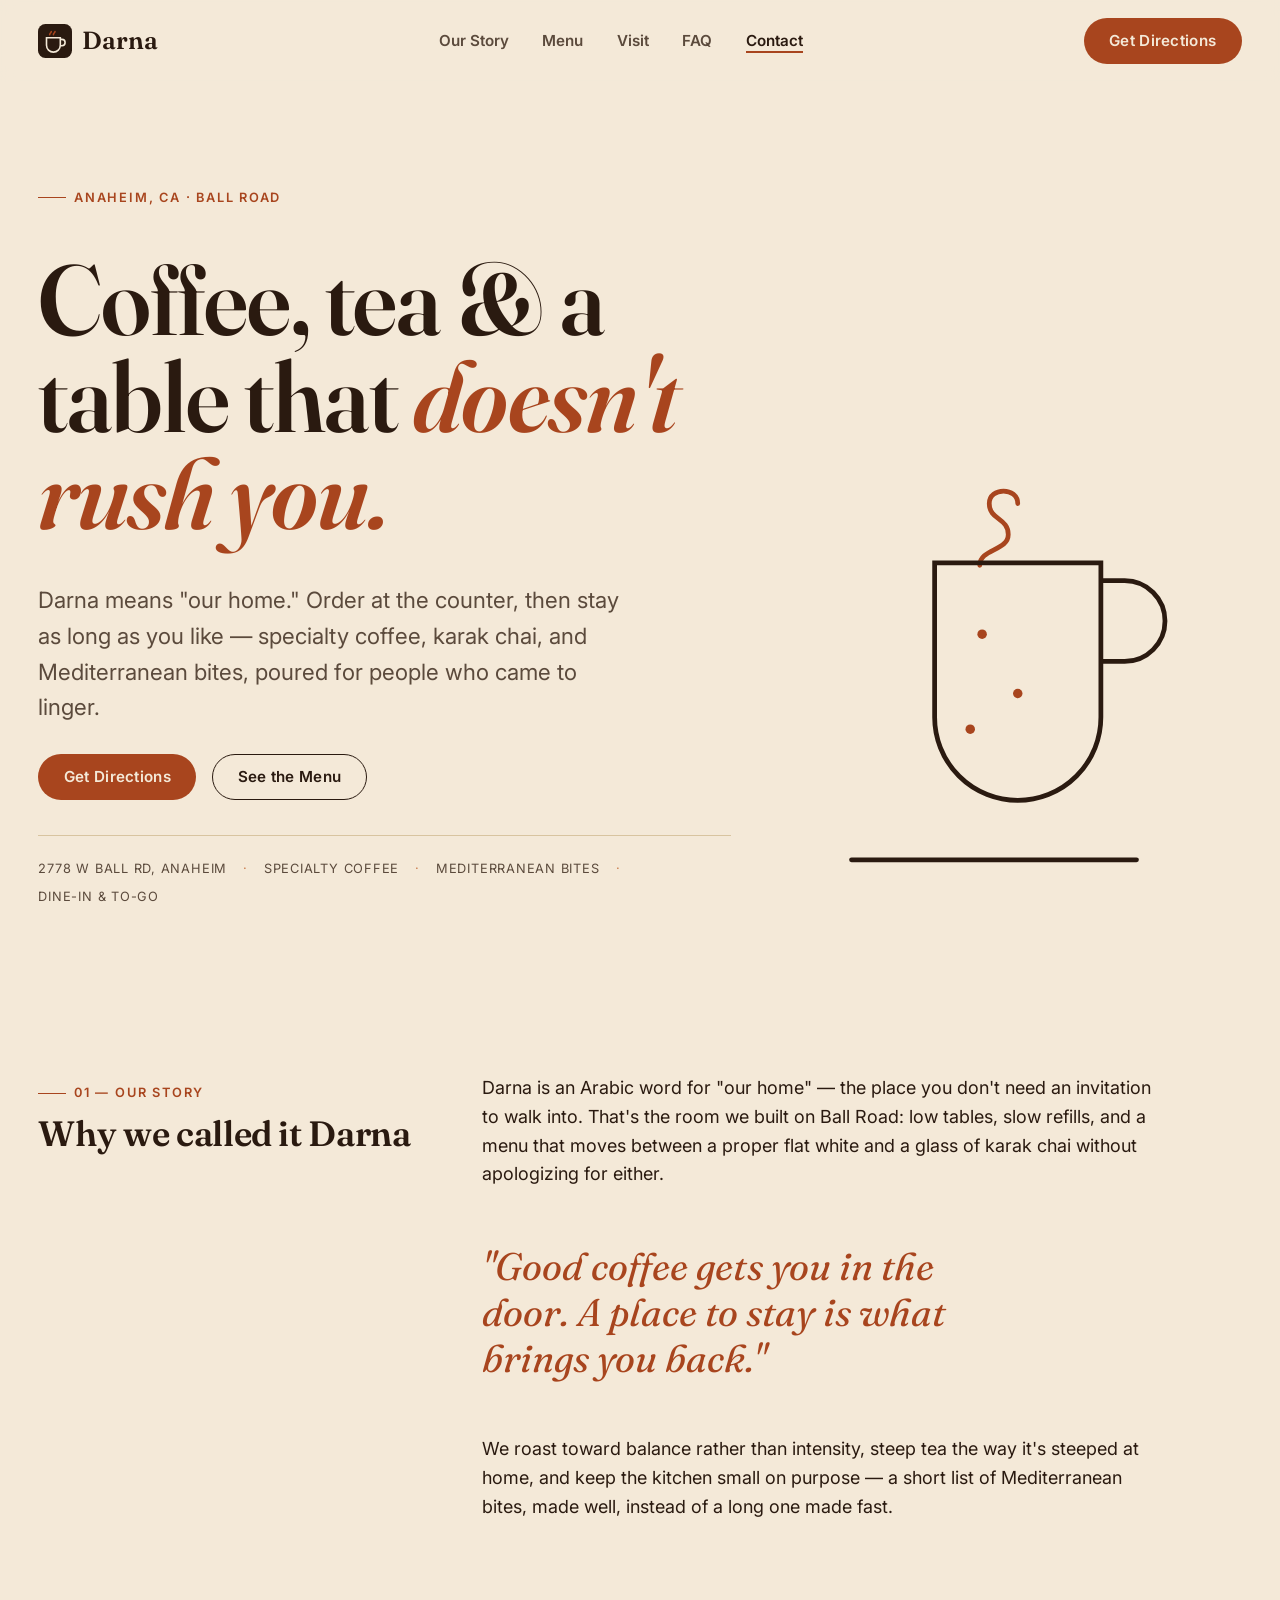
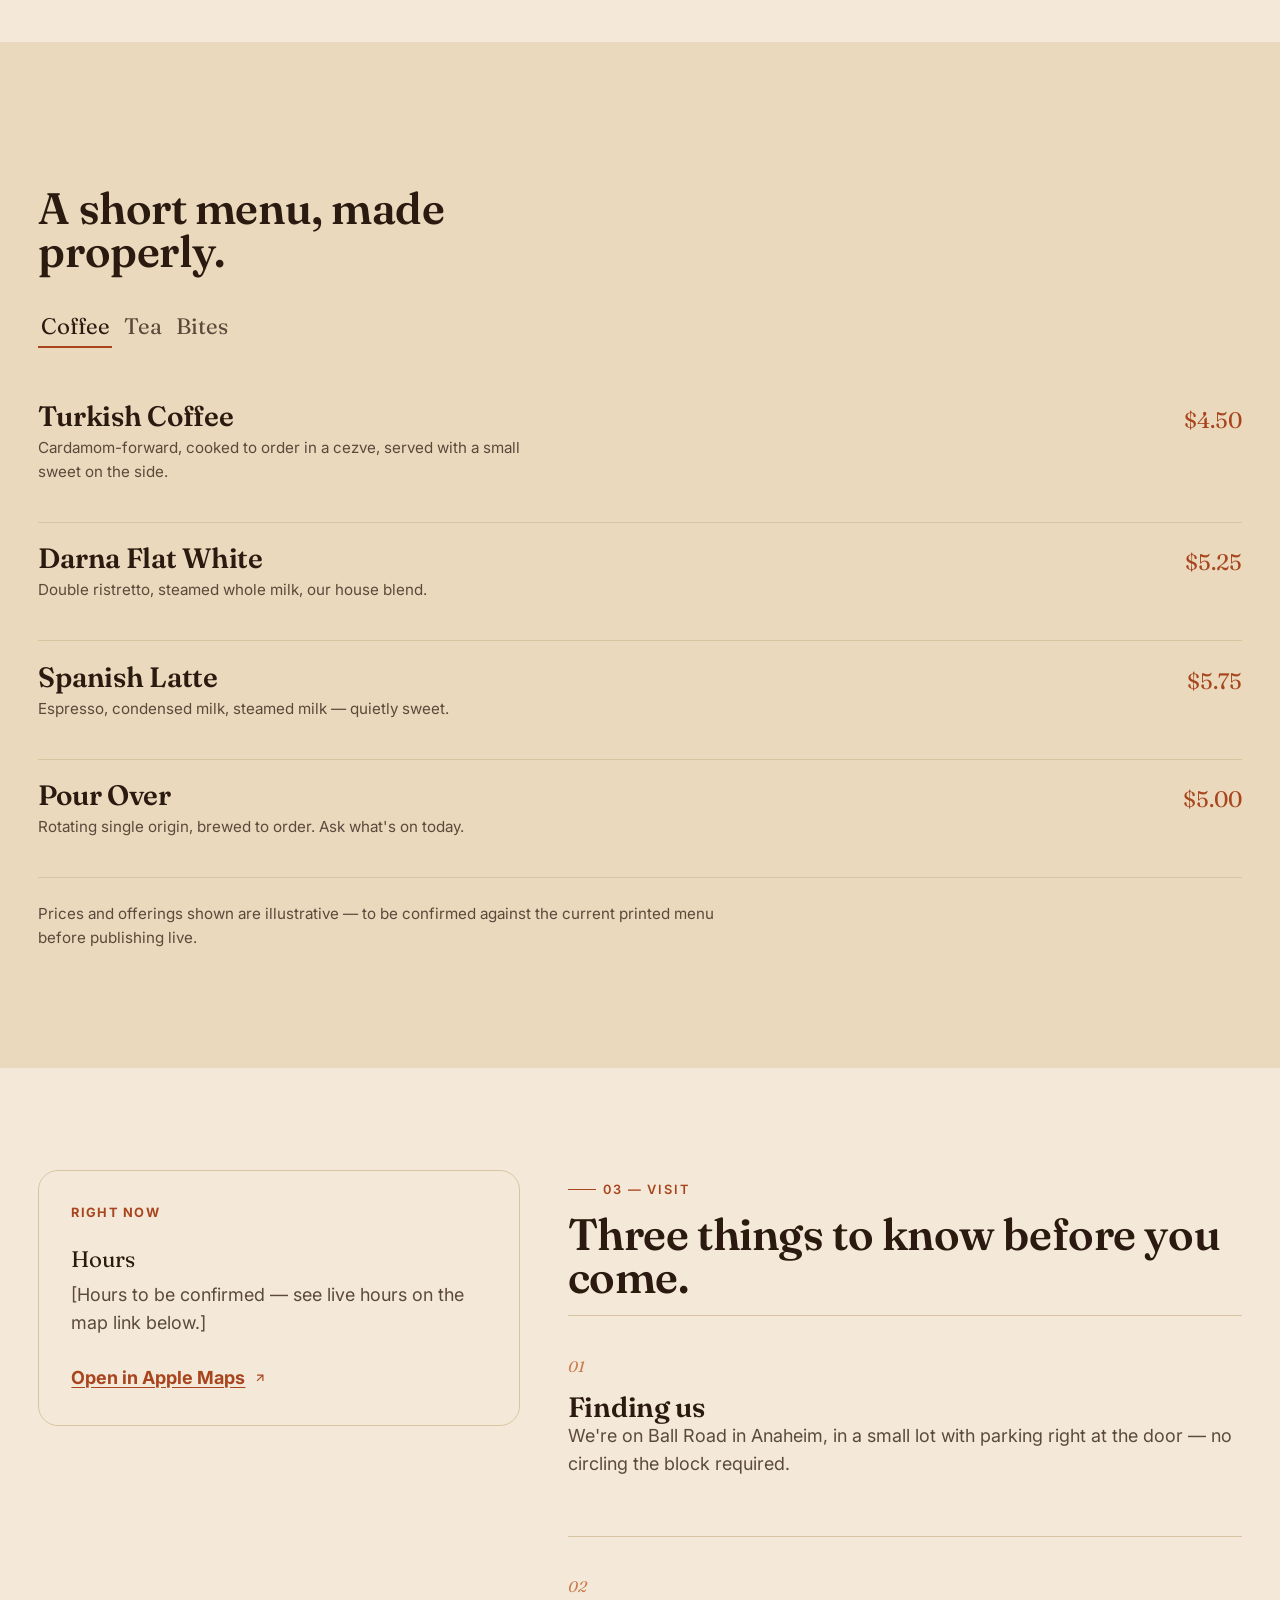
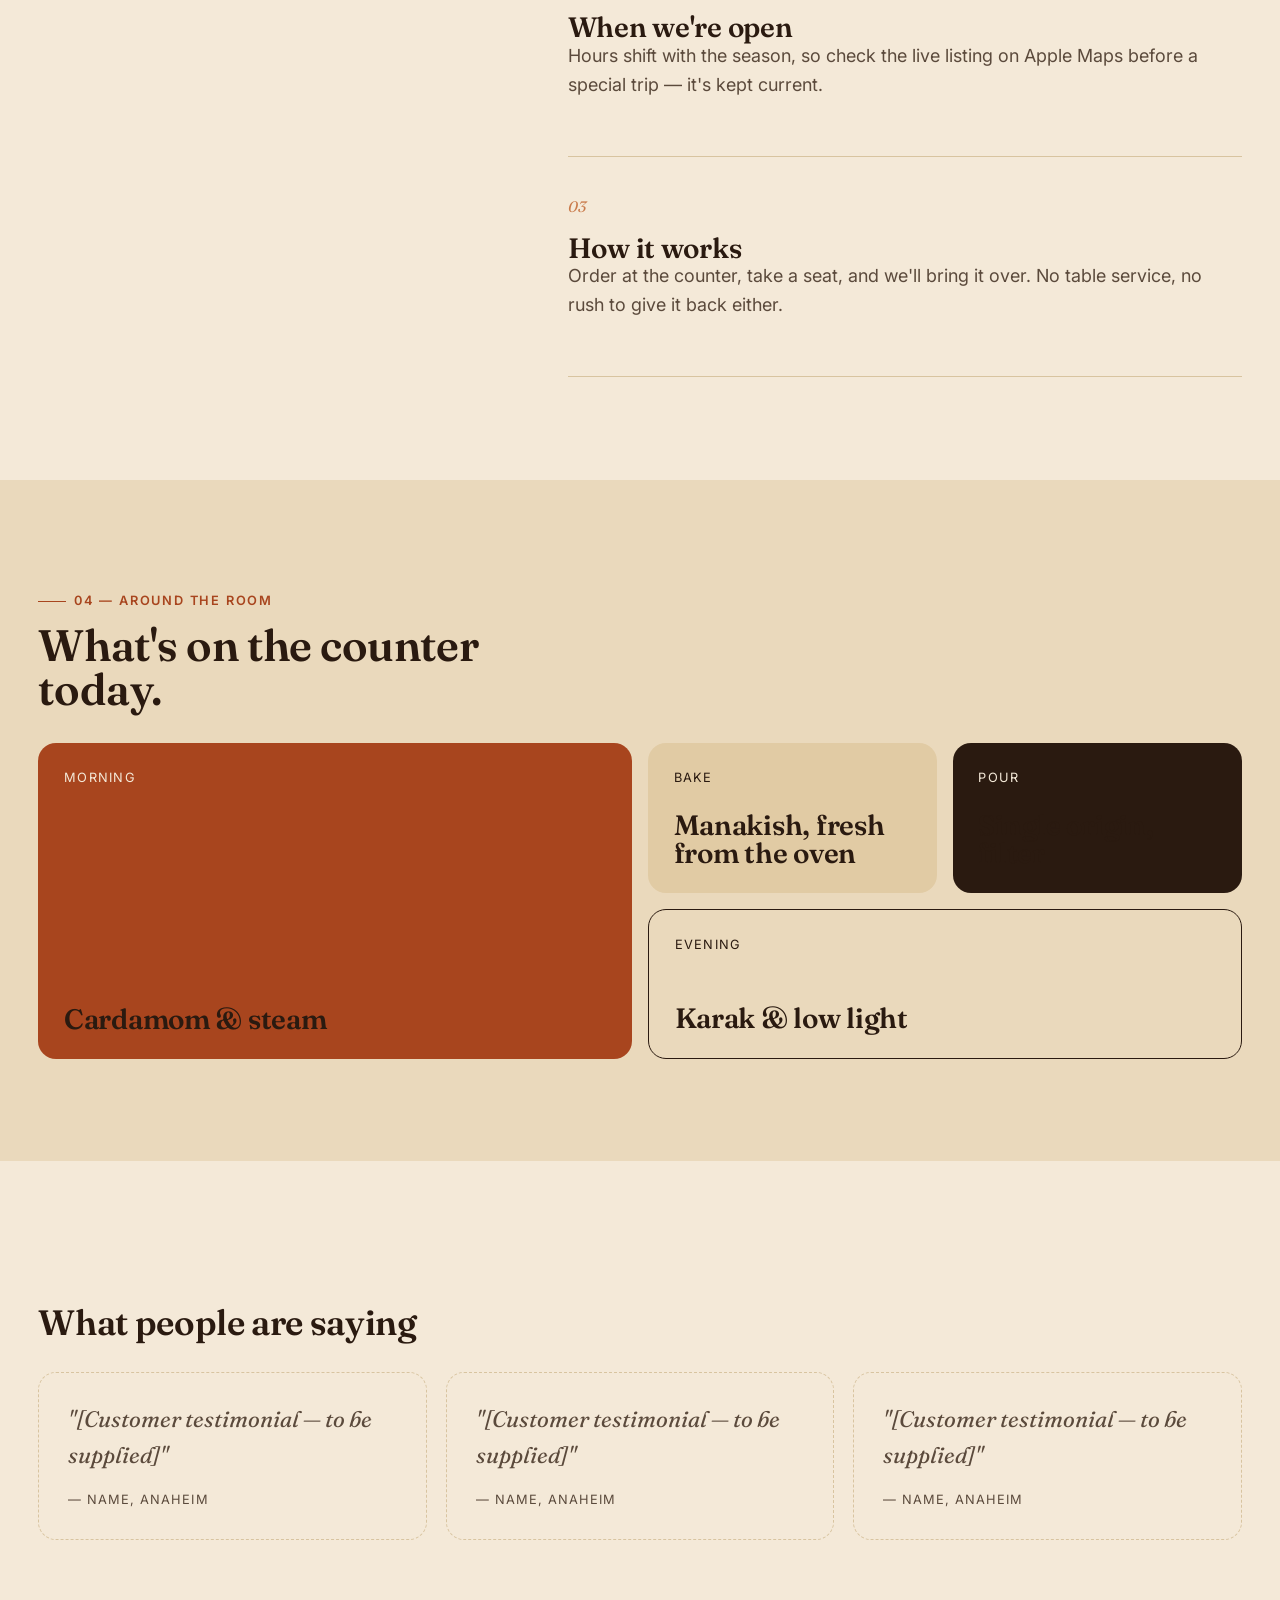
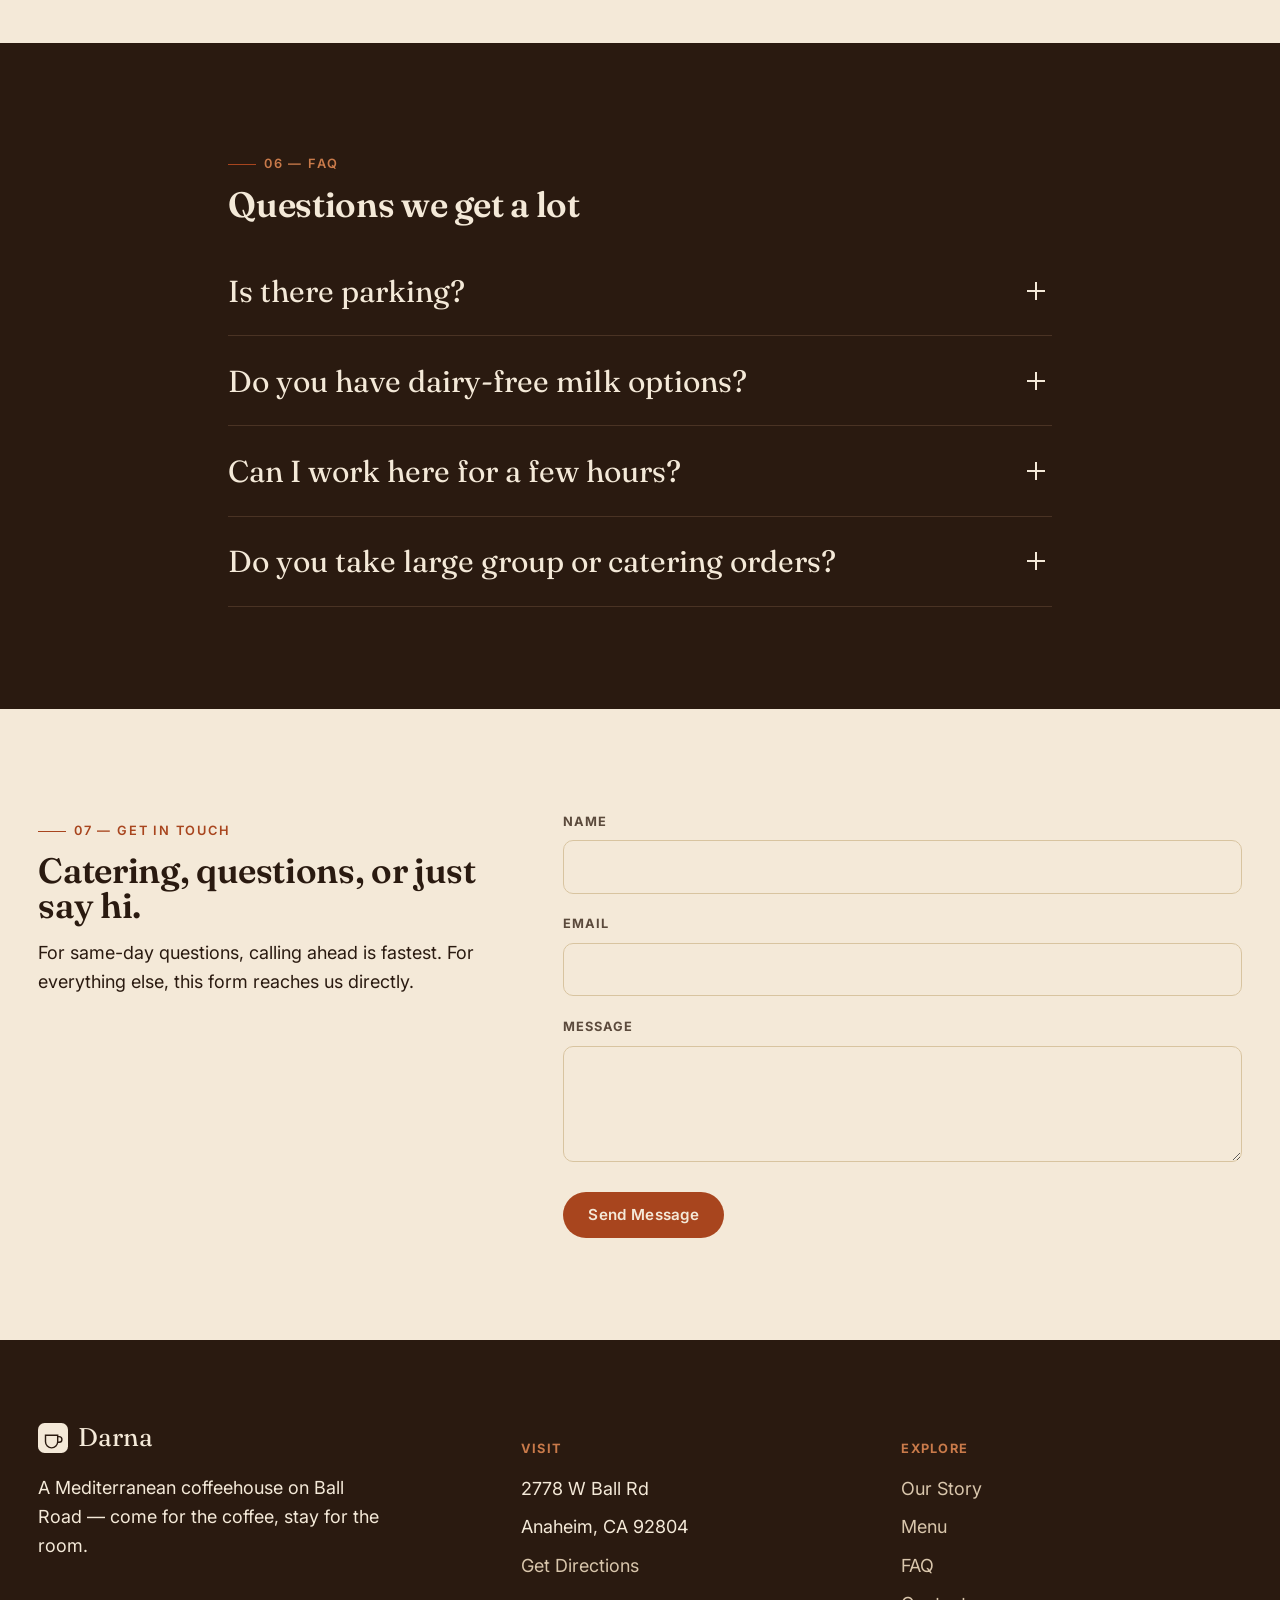
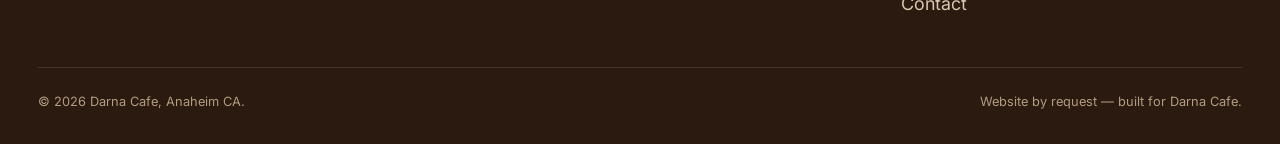
==== darna-cafe-website/index.html @ a28137e9 "Add Darna Cafe website Static, dependency-free site for Darna Cafe (2778 W Ball Rd, Anaheim, CA): wa" ====
<!doctype html>
<html lang="en">
<head>
<meta charset="utf-8">
<meta name="viewport" content="width=device-width, initial-scale=1">
<title>Darna Cafe — Coffee &amp; Mediterranean Bites in Anaheim, CA</title>
<meta name="description" content="Darna Cafe is a Mediterranean coffeehouse on Ball Road in Anaheim — specialty coffee, karak chai, and small Mediterranean bites in a room built for staying awhile.">
<link rel="canonical" href="https://darnacafe.example.com/">
<link rel="icon" type="image/svg+xml" href="favicon.svg">

<!-- Open Graph -->
<meta property="og:type" content="restaurant.restaurant">
<meta property="og:title" content="Darna Cafe — Anaheim, CA">
<meta property="og:description" content="A Mediterranean coffeehouse on Ball Road in Anaheim — specialty coffee, tea, and small bites in a room built for staying awhile.">
<meta property="og:url" content="https://darnacafe.example.com/">
<meta property="og:locale" content="en_US">
<meta property="og:site_name" content="Darna Cafe">

<!-- Twitter -->
<meta name="twitter:card" content="summary_large_image">
<meta name="twitter:title" content="Darna Cafe — Anaheim, CA">
<meta name="twitter:description" content="A Mediterranean coffeehouse on Ball Road in Anaheim — specialty coffee, tea, and small bites.">

<link rel="preconnect" href="https://fonts.googleapis.com">
<link rel="preconnect" href="https://fonts.gstatic.com" crossorigin>
<link href="https://fonts.googleapis.com/css2?family=Fraunces:ital,opsz,wght@0,9..144,500;0,9..144,600;1,9..144,500&family=Inter:wght@400;500;600;700&display=swap" rel="stylesheet">
<link rel="stylesheet" href="css/style.css">

<script type="application/ld+json">
{
  "@context": "https://schema.org",
  "@type": "CafeOrCoffeeShop",
  "name": "Darna Cafe",
  "servesCuisine": "Mediterranean",
  "address": {
    "@type": "PostalAddress",
    "streetAddress": "2778 W Ball Rd",
    "addressLocality": "Anaheim",
    "addressRegion": "CA",
    "postalCode": "92804",
    "addressCountry": "US"
  },
  "geo": {
    "@type": "GeoCoordinates",
    "latitude": 33.817098,
    "longitude": -117.983625
  },
  "hasMap": "https://maps.apple.com/place?address=2778%20W%20Ball%20Rd,%20Anaheim,%20CA%20%2092804,%20United%20States&coordinate=33.817098,-117.983625&name=Darna%20Cafe&place-id=IC374BE2C958E163&map=explore",
  "url": "https://darnacafe.example.com/"
}
</script>
</head>
<body>

<a class="sr-only" href="#main">Skip to content</a>

<header class="site-header">
  <div class="wrap header-row">
    <a class="logo" href="#top">
      <svg viewBox="0 0 64 64" aria-hidden="true"><rect width="64" height="64" rx="14" fill="var(--ink)"/><path d="M16 26h26v14a13 13 0 0 1-13 13h0a13 13 0 0 1-13-13V26z" fill="none" stroke="var(--cream)" stroke-width="3"/><path d="M42 29h3a6 6 0 0 1 0 12h-3" fill="none" stroke="var(--cream)" stroke-width="3"/><path d="M22 20c0-3 3-3 3-6M29 20c0-3 3-3 3-6" fill="none" stroke="var(--accent)" stroke-width="3" stroke-linecap="round"/></svg>
      Darna
    </a>
    <ul class="nav-desktop">
      <li><a href="#story">Our Story</a></li>
      <li><a href="#menu">Menu</a></li>
      <li><a href="#visit">Visit</a></li>
      <li><a href="#faq">FAQ</a></li>
      <li><a href="#contact">Contact</a></li>
    </ul>
    <a class="btn btn-primary header-cta" href="https://maps.apple.com/place?address=2778%20W%20Ball%20Rd,%20Anaheim,%20CA%20%2092804,%20United%20States&amp;coordinate=33.817098,-117.983625&amp;name=Darna%20Cafe&amp;place-id=IC374BE2C958E163&amp;map=explore">Get Directions</a>
    <button class="nav-toggle" aria-label="Open menu" aria-expanded="false" aria-controls="nav-drawer">
      <svg viewBox="0 0 24 24" fill="none" stroke="currentColor" stroke-width="2"><path d="M3 6h18M3 12h18M3 18h18"/></svg>
    </button>
  </div>
</header>

<div class="nav-drawer" id="nav-drawer">
  <button class="nav-drawer-close" aria-label="Close menu">
    <svg viewBox="0 0 24 24" fill="none" stroke="currentColor" stroke-width="2"><path d="M6 6l12 12M18 6L6 18"/></svg>
  </button>
  <ul>
    <li><a href="#story">Our Story</a></li>
    <li><a href="#menu">Menu</a></li>
    <li><a href="#visit">Visit</a></li>
    <li><a href="#faq">FAQ</a></li>
    <li><a href="#contact">Contact</a></li>
  </ul>
  <a class="btn btn-primary drawer-cta" href="https://maps.apple.com/place?address=2778%20W%20Ball%20Rd,%20Anaheim,%20CA%20%2092804,%20United%20States&amp;coordinate=33.817098,-117.983625&amp;name=Darna%20Cafe&amp;place-id=IC374BE2C958E163&amp;map=explore">Get Directions</a>
</div>

<main id="main">

  <section class="hero" id="top">
    <div class="wrap hero-grid">
      <div>
        <p class="eyebrow">Anaheim, CA · Ball Road</p>
        <h1>Coffee, tea &amp; a table that <em>doesn't rush you.</em></h1>
        <p class="hero-sub">Darna means "our home." Order at the counter, then stay as long as you like — specialty coffee, karak chai, and Mediterranean bites, poured for people who came to linger.</p>
        <div class="hero-actions">
          <a class="btn btn-primary" href="https://maps.apple.com/place?address=2778%20W%20Ball%20Rd,%20Anaheim,%20CA%20%2092804,%20United%20States&amp;coordinate=33.817098,-117.983625&amp;name=Darna%20Cafe&amp;place-id=IC374BE2C958E163&amp;map=explore">Get Directions</a>
          <a class="btn btn-ghost" href="#menu">See the Menu</a>
        </div>
        <div class="hero-badge-row">
          <span>2778 W Ball Rd, Anaheim</span>
          <span>Specialty Coffee</span>
          <span>Mediterranean Bites</span>
          <span>Dine-in &amp; To-Go</span>
        </div>
      </div>
      <div class="hero-art" aria-hidden="true">
        <svg viewBox="0 0 320 380" fill="none">
          <path d="M180 40c0-14-24-14-24 0s16 12 16 26-24 12-24 26" stroke="#A8451E" stroke-width="4" stroke-linecap="round"/>
          <path d="M110 90h140v130a70 70 0 0 1-70 70h0a70 70 0 0 1-70-70V90z" stroke="#2A1A10" stroke-width="4"/>
          <path d="M250 105h20a34 34 0 0 1 0 68h-20" stroke="#2A1A10" stroke-width="4"/>
          <path d="M40 340h240" stroke="#2A1A10" stroke-width="4" stroke-linecap="round"/>
          <circle cx="150" cy="150" r="4" fill="#A8451E"/>
          <circle cx="180" cy="200" r="4" fill="#A8451E"/>
          <circle cx="140" cy="230" r="4" fill="#A8451E"/>
        </svg>
      </div>
    </div>
  </section>

  <section class="section-pad" id="story">
    <div class="wrap story-grid">
      <div class="story-label reveal">
        <p class="eyebrow">01 — Our Story</p>
        <h2>Why we called it Darna</h2>
      </div>
      <div class="story-body reveal">
        <p>Darna is an Arabic word for "our home" — the place you don't need an invitation to walk into. That's the room we built on Ball Road: low tables, slow refills, and a menu that moves between a proper flat white and a glass of karak chai without apologizing for either.</p>
        <p class="pull-quote">"Good coffee gets you in the door. A place to stay is what brings you back."</p>
        <p>We roast toward balance rather than intensity, steep tea the way it's steeped at home, and keep the kitchen small on purpose — a short list of Mediterranean bites, made well, instead of a long one made fast.</p>
      </div>
    </div>
  </section>

  <section class="section-pad bg-alt" id="menu">
    <div class="wrap">
      <p class="eyebrow reveal">02 — Menu</p>
      <h2 class="reveal" style="font-size:var(--fs-4); margin-bottom:2rem; max-width:16ch;">A short menu, made properly.</h2>

      <div class="menu-tabs reveal" role="tablist" aria-label="Menu categories">
        <button class="menu-tab is-active" role="tab" aria-selected="true" data-target="panel-coffee">Coffee</button>
        <button class="menu-tab" role="tab" aria-selected="false" data-target="panel-tea">Tea</button>
        <button class="menu-tab" role="tab" aria-selected="false" data-target="panel-bites">Bites</button>
      </div>

      <div class="menu-panel is-active" id="panel-coffee">
        <ul class="menu-list">
          <li class="menu-item">
            <div><h4>Turkish Coffee</h4><p class="desc">Cardamom-forward, cooked to order in a cezve, served with a small sweet on the side.</p></div>
            <span class="price">$4.50</span>
          </li>
          <li class="menu-item">
            <div><h4>Darna Flat White</h4><p class="desc">Double ristretto, steamed whole milk, our house blend.</p></div>
            <span class="price">$5.25</span>
          </li>
          <li class="menu-item">
            <div><h4>Spanish Latte</h4><p class="desc">Espresso, condensed milk, steamed milk — quietly sweet.</p></div>
            <span class="price">$5.75</span>
          </li>
          <li class="menu-item">
            <div><h4>Pour Over</h4><p class="desc">Rotating single origin, brewed to order. Ask what's on today.</p></div>
            <span class="price">$5.00</span>
          </li>
        </ul>
      </div>

      <div class="menu-panel" id="panel-tea">
        <ul class="menu-list">
          <li class="menu-item">
            <div><h4>Karak Chai</h4><p class="desc">Black tea simmered with milk, cardamom, and a little ginger.</p></div>
            <span class="price">$4.75</span>
          </li>
          <li class="menu-item">
            <div><h4>Fresh Mint Tea</h4><p class="desc">Whole mint leaves, steeped hot, poured tableside.</p></div>
            <span class="price">$4.25</span>
          </li>
          <li class="menu-item">
            <div><h4>Hibiscus (Karkadeh)</h4><p class="desc">Chilled and lightly sweetened, served over ice.</p></div>
            <span class="price">$4.25</span>
          </li>
        </ul>
      </div>

      <div class="menu-panel" id="panel-bites">
        <ul class="menu-list">
          <li class="menu-item">
            <div><h4>Manakish Za'atar</h4><p class="desc">Wood-fired flatbread, olive oil, wild thyme.</p></div>
            <span class="price">$7.00</span>
          </li>
          <li class="menu-item">
            <div><h4>Labneh &amp; Olives</h4><p class="desc">Strained yogurt, olive oil, warm bread on the side.</p></div>
            <span class="price">$6.50</span>
          </li>
          <li class="menu-item">
            <div><h4>Knafeh</h4><p class="desc">Warm, cheese-filled, syrup-soaked — made in small batches.</p></div>
            <span class="price">$6.75</span>
          </li>
        </ul>
      </div>
      <p class="menu-note">Prices and offerings shown are illustrative — to be confirmed against the current printed menu before publishing live.</p>
    </div>
  </section>

  <section class="section-pad" id="visit">
    <div class="wrap visit-grid">
      <div class="visit-sticky">
        <div class="visit-card">
          <p class="label">Right now</p>
          <div data-panel="find">
            <dl>
              <dt>Address</dt>
              <dd>2778 W Ball Rd<br>Anaheim, CA 92804</dd>
              <dt>Parking</dt>
              <dd>Free lot parking on-site.</dd>
            </dl>
          </div>
          <div data-panel="hours" hidden>
            <dl>
              <dt>Hours</dt>
              <dd>[Hours to be confirmed — see live hours on the map link below.]</dd>
            </dl>
          </div>
          <div data-panel="order" hidden>
            <dl>
              <dt>Dine-in</dt>
              <dd>Order at the counter, we'll bring it to your table.</dd>
              <dt>To-go</dt>
              <dd>Call ahead or order at the counter.</dd>
            </dl>
          </div>
          <a class="map-link" href="https://maps.apple.com/place?address=2778%20W%20Ball%20Rd,%20Anaheim,%20CA%20%2092804,%20United%20States&amp;coordinate=33.817098,-117.983625&amp;name=Darna%20Cafe&amp;place-id=IC374BE2C958E163&amp;map=explore">
            Open in Apple Maps
            <svg width="14" height="14" viewBox="0 0 24 24" fill="none" stroke="currentColor" stroke-width="2"><path d="M7 17L17 7M7 7h10v10"/></svg>
          </a>
        </div>
      </div>

      <div>
        <p class="eyebrow reveal">03 — Visit</p>
        <h2 class="reveal" style="font-size:var(--fs-4); margin-bottom:1rem;">Three things to know before you come.</h2>

        <div class="visit-step reveal" data-step="find">
          <p class="num">01</p>
          <h3>Finding us</h3>
          <p>We're on Ball Road in Anaheim, in a small lot with parking right at the door — no circling the block required.</p>
        </div>
        <div class="visit-step reveal" data-step="hours">
          <p class="num">02</p>
          <h3>When we're open</h3>
          <p>Hours shift with the season, so check the live listing on Apple Maps before a special trip — it's kept current.</p>
        </div>
        <div class="visit-step reveal" data-step="order">
          <p class="num">03</p>
          <h3>How it works</h3>
          <p>Order at the counter, take a seat, and we'll bring it over. No table service, no rush to give it back either.</p>
        </div>
      </div>
    </div>
  </section>

  <section class="section-pad bg-alt">
    <div class="wrap">
      <p class="eyebrow reveal">04 — Around the Room</p>
      <h2 class="reveal" style="font-size:var(--fs-4); margin-bottom:2rem; max-width:18ch;">What's on the counter today.</h2>
      <div class="gallery-grid">
        <div class="tile tile-a reveal"><span>Morning</span><h4>Cardamom &amp; steam</h4></div>
        <div class="tile tile-c reveal"><span>Bake</span><h4>Manakish, fresh from the oven</h4></div>
        <div class="tile tile-b reveal"><span>Pour</span><h4>Single origin, filter</h4></div>
        <div class="tile tile-d reveal"><span>Evening</span><h4>Karak &amp; low light</h4></div>
      </div>
    </div>
  </section>

  <section class="section-pad">
    <div class="wrap">
      <p class="eyebrow reveal">05 — Neighbors</p>
      <h2 class="reveal" style="font-size:var(--fs-3); margin-bottom:2rem;">What people are saying</h2>
      <div class="testi-grid">
        <div class="testi-card reveal">"[Customer testimonial — to be supplied]"<small>— Name, Anaheim</small></div>
        <div class="testi-card reveal">"[Customer testimonial — to be supplied]"<small>— Name, Anaheim</small></div>
        <div class="testi-card reveal">"[Customer testimonial — to be supplied]"<small>— Name, Anaheim</small></div>
      </div>
    </div>
  </section>

  <section class="section-pad bg-ink" id="faq">
    <div class="wrap" style="max-width: 900px;">
      <p class="eyebrow reveal" style="color:var(--accent-soft);">06 — FAQ</p>
      <h2 class="reveal" style="font-size:var(--fs-3); margin-bottom:1.5rem;">Questions we get a lot</h2>

      <div class="faq-item reveal">
        <button class="faq-q" aria-expanded="false">
          <span>Is there parking?</span><span class="plus" aria-hidden="true"></span>
        </button>
        <div class="faq-a"><div class="faq-a-inner">Yes — a free lot right at the entrance on Ball Road.</div></div>
      </div>
      <div class="faq-item reveal">
        <button class="faq-q" aria-expanded="false">
          <span>Do you have dairy-free milk options?</span><span class="plus" aria-hidden="true"></span>
        </button>
        <div class="faq-a"><div class="faq-a-inner">Oat and almond milk are available for any coffee or tea drink at no extra charge.</div></div>
      </div>
      <div class="faq-item reveal">
        <button class="faq-q" aria-expanded="false">
          <span>Can I work here for a few hours?</span><span class="plus" aria-hidden="true"></span>
        </button>
        <div class="faq-a"><div class="faq-a-inner">Yes — that's what the room is for. Wi-Fi is free; outlets are along the window bar.</div></div>
      </div>
      <div class="faq-item reveal">
        <button class="faq-q" aria-expanded="false">
          <span>Do you take large group or catering orders?</span><span class="plus" aria-hidden="true"></span>
        </button>
        <div class="faq-a"><div class="faq-a-inner">Yes, with a bit of notice. Reach out through the form below and we'll work out the details.</div></div>
      </div>
    </div>
  </section>

  <section class="section-pad" id="contact">
    <div class="wrap contact-grid">
      <div class="reveal">
        <p class="eyebrow">07 — Get in Touch</p>
        <h2 style="font-size:var(--fs-3); margin-bottom:1rem;">Catering, questions, or just say hi.</h2>
        <p>For same-day questions, calling ahead is fastest. For everything else, this form reaches us directly.</p>
      </div>
      <form class="reveal" id="contact-form" novalidate>
        <div class="field">
          <label for="name">Name</label>
          <input type="text" id="name" name="name" required autocomplete="name">
          <p class="field-error">Please tell us your name.</p>
        </div>
        <div class="field">
          <label for="email">Email</label>
          <input type="email" id="email" name="email" required autocomplete="email">
          <p class="field-error">Please enter a valid email address.</p>
        </div>
        <div class="field">
          <label for="message">Message</label>
          <textarea id="message" name="message" rows="4" required></textarea>
          <p class="field-error">Let us know what you need.</p>
        </div>
        <button type="submit" class="btn btn-primary">Send Message</button>
        <p class="form-status" role="status" aria-live="polite"></p>
      </form>
    </div>
  </section>

</main>

<footer class="site-footer">
  <div class="wrap">
    <div class="footer-grid">
      <div>
        <div class="footer-logo">
          <svg viewBox="0 0 64 64" aria-hidden="true"><rect width="64" height="64" rx="14" fill="var(--cream)"/><path d="M16 26h26v14a13 13 0 0 1-13 13h0a13 13 0 0 1-13-13V26z" fill="none" stroke="var(--ink)" stroke-width="3"/><path d="M42 29h3a6 6 0 0 1 0 12h-3" fill="none" stroke="var(--ink)" stroke-width="3"/></svg>
          Darna
        </div>
        <p style="margin-top:1rem; max-width:32ch;">A Mediterranean coffeehouse on Ball Road — come for the coffee, stay for the room.</p>
      </div>
      <div class="footer-col">
        <h5>Visit</h5>
        <ul>
          <li>2778 W Ball Rd</li>
          <li>Anaheim, CA 92804</li>
          <li><a href="https://maps.apple.com/place?address=2778%20W%20Ball%20Rd,%20Anaheim,%20CA%20%2092804,%20United%20States&amp;coordinate=33.817098,-117.983625&amp;name=Darna%20Cafe&amp;place-id=IC374BE2C958E163&amp;map=explore">Get Directions</a></li>
        </ul>
      </div>
      <div class="footer-col">
        <h5>Explore</h5>
        <ul>
          <li><a href="#story">Our Story</a></li>
          <li><a href="#menu">Menu</a></li>
          <li><a href="#faq">FAQ</a></li>
          <li><a href="#contact">Contact</a></li>
        </ul>
      </div>
    </div>
    <div class="footer-bottom">
      <span>© <span id="year"></span> Darna Cafe, Anaheim CA.</span>
      <span>Website by request — built for Darna Cafe.</span>
    </div>
  </div>
</footer>

<script>document.getElementById('year').textContent = new Date().getFullYear();</script>
<script src="js/main.js"></script>
</body>
</html>
---- darna-cafe-website/css/style.css ----
/* ============================================================
   Darna Cafe — design system
   Concept: "The Living Room" — warm/organic editorial direction.
   Display: Fraunces (serif, high-contrast, lots of character)
   Body:    Inter (quiet, functional, under the display face)
   ============================================================ */

:root {
  --cream:      #F4E9D8;
  --cream-alt:  #EAD9BC;
  --cream-deep: #E1CBA4;
  --ink:        #2A1A10;
  --ink-soft:   #5B4A3C;
  --accent:     #A8451E;
  --accent-soft:#C97A4A;
  --olive:      #5B6B3F;
  --line:       #D8C4A0;

  --ease: cubic-bezier(0.22, 1, 0.36, 1);
  --dur-s: 150ms;
  --dur-m: 280ms;
  --dur-l: 450ms;

  --fs-000: 0.8rem;
  --fs-00: 0.95rem;
  --fs-0: 1.125rem;
  --fs-1: 1.4rem;
  --fs-2: 1.75rem;
  --fs-3: 2.2rem;
  --fs-4: 2.75rem;
  --fs-5: 3.5rem;
  --fs-hero: clamp(2.8rem, 2.2rem + 5vw, 7.2rem);

  --gutter: clamp(1.25rem, 3vw, 3rem);
  --maxw: 1320px;
}

*, *::before, *::after { box-sizing: border-box; }
html { -webkit-text-size-adjust: 100%; scroll-behavior: smooth; }
@media (prefers-reduced-motion: reduce) {
  html { scroll-behavior: auto; }
}

body {
  margin: 0;
  background: var(--cream);
  color: var(--ink);
  font-family: 'Inter', -apple-system, BlinkMacSystemFont, 'Segoe UI', sans-serif;
  font-size: var(--fs-0);
  line-height: 1.6;
  -webkit-font-smoothing: antialiased;
}

::selection { background: var(--accent); color: var(--cream); }

:focus-visible {
  outline: 2.5px solid var(--accent);
  outline-offset: 3px;
  border-radius: 2px;
}

h1, h2, h3, h4, .display {
  font-family: 'Fraunces', Georgia, serif;
  font-weight: 600;
  line-height: 0.98;
  letter-spacing: -0.01em;
  margin: 0;
  color: var(--ink);
}

p { max-width: 68ch; margin: 0 0 1em; }
a { color: inherit; text-decoration-color: var(--accent-soft); }
img { max-width: 100%; display: block; }

.wrap {
  max-width: var(--maxw);
  margin-inline: auto;
  padding-inline: var(--gutter);
}

.eyebrow {
  display: inline-flex;
  align-items: center;
  gap: 0.6em;
  font-size: var(--fs-000);
  letter-spacing: 0.14em;
  text-transform: uppercase;
  font-weight: 600;
  color: var(--accent);
}
.eyebrow::before {
  content: "";
  width: 28px; height: 1px;
  background: var(--accent);
}

/* ---------- Buttons ---------- */
.btn {
  display: inline-flex;
  align-items: center;
  gap: 0.55em;
  font-family: 'Inter', sans-serif;
  font-weight: 600;
  font-size: var(--fs-00);
  letter-spacing: 0.02em;
  padding: 0.95em 1.6em;
  border-radius: 999px;
  border: 1.5px solid transparent;
  cursor: pointer;
  transition: transform var(--dur-s) var(--ease), background var(--dur-s) var(--ease), color var(--dur-s) var(--ease), border-color var(--dur-s) var(--ease);
  text-decoration: none;
  line-height: 1;
}
.btn:active { transform: scale(0.97); }
.btn-primary {
  background: var(--accent);
  color: var(--cream);
}
.btn-primary:hover { background: #8c3a18; }
.btn-ghost {
  background: transparent;
  border-color: var(--ink);
  color: var(--ink);
}
.btn-ghost:hover { border-color: var(--accent); color: var(--accent); }

/* ---------- Header ---------- */
.site-header {
  position: sticky;
  top: 0;
  z-index: 60;
  padding: 1.1rem 0;
  background: color-mix(in srgb, var(--cream) 92%, transparent);
  backdrop-filter: blur(8px);
  border-bottom: 1px solid transparent;
  transition: border-color var(--dur-m) var(--ease), padding var(--dur-m) var(--ease), background var(--dur-m) var(--ease);
}
.site-header.is-scrolled {
  border-bottom-color: var(--line);
  padding: 0.7rem 0;
}
.header-row {
  display: flex;
  align-items: center;
  justify-content: space-between;
  gap: 1rem;
}
.logo {
  display: flex;
  align-items: center;
  gap: 0.6rem;
  font-family: 'Fraunces', serif;
  font-size: 1.55rem;
  font-weight: 600;
  text-decoration: none;
  color: var(--ink);
}
.logo svg { width: 34px; height: 34px; flex-shrink: 0; }

.nav-desktop {
  display: none;
  gap: 2.1rem;
  list-style: none;
  margin: 0; padding: 0;
}
.nav-desktop a {
  font-size: var(--fs-00);
  font-weight: 600;
  text-decoration: none;
  position: relative;
  padding-bottom: 0.2rem;
  color: var(--ink-soft);
  transition: color var(--dur-s) var(--ease);
}
.nav-desktop a::after {
  content: "";
  position: absolute; left: 0; right: 100%; bottom: 0;
  height: 2px; background: var(--accent);
  transition: right var(--dur-m) var(--ease);
}
.nav-desktop a:hover, .nav-desktop a.active { color: var(--ink); }
.nav-desktop a:hover::after, .nav-desktop a.active::after { right: 0; }

.header-cta { display: none; }

.nav-toggle {
  display: inline-flex;
  align-items: center;
  justify-content: center;
  width: 44px; height: 44px;
  border-radius: 50%;
  border: 1.5px solid var(--ink);
  background: transparent;
  cursor: pointer;
}
.nav-toggle svg { width: 20px; height: 20px; }

@media (min-width: 900px) {
  .nav-desktop { display: flex; }
  .header-cta { display: inline-flex; }
  .nav-toggle { display: none; }
}

/* Mobile drawer */
.nav-drawer {
  position: fixed;
  inset: 0;
  z-index: 80;
  background: var(--ink);
  color: var(--cream);
  display: flex;
  flex-direction: column;
  justify-content: center;
  padding: var(--gutter);
  transform: translateY(-100%);
  transition: transform var(--dur-l) var(--ease);
}
.nav-drawer.is-open { transform: translateY(0); }
.nav-drawer-close {
  position: absolute;
  top: 1.3rem; right: var(--gutter);
  width: 44px; height: 44px;
  border-radius: 50%;
  border: 1.5px solid var(--cream);
  background: transparent;
  color: var(--cream);
  cursor: pointer;
}
.nav-drawer ul { list-style: none; margin: 0; padding: 0; }
.nav-drawer li + li { margin-top: 0.6rem; }
.nav-drawer a {
  font-family: 'Fraunces', serif;
  font-size: clamp(2rem, 8vw, 3.5rem);
  text-decoration: none;
  color: var(--cream);
}
.nav-drawer .drawer-cta { margin-top: 2.5rem; }

/* ---------- Hero ---------- */
.hero {
  padding: clamp(3rem, 8vw, 6rem) 0 clamp(2.5rem, 6vw, 4rem);
  position: relative;
  overflow: hidden;
}
.hero-grid {
  display: grid;
  grid-template-columns: 1fr;
  gap: 2rem;
  align-items: end;
}
@media (min-width: 900px) {
  .hero-grid { grid-template-columns: 7fr 5fr; gap: 1rem; }
}
.hero h1 {
  font-size: var(--fs-hero);
  margin-block: 0.3em 0.4em;
}
.hero h1 em {
  font-style: italic;
  color: var(--accent);
}
.hero-sub {
  font-size: var(--fs-1);
  color: var(--ink-soft);
  max-width: 42ch;
}
.hero-actions {
  display: flex;
  flex-wrap: wrap;
  gap: 1rem;
  margin-top: 1.8rem;
}
.hero-badge-row {
  display: flex;
  flex-wrap: wrap;
  gap: 0.5rem 1rem;
  margin-top: 2.2rem;
  padding-top: 1.4rem;
  border-top: 1px solid var(--line);
  font-size: var(--fs-000);
  letter-spacing: 0.06em;
  text-transform: uppercase;
  color: var(--ink-soft);
}
.hero-badge-row span::after { content: "·"; margin-left: 1rem; color: var(--accent-soft); }
.hero-badge-row span:last-child::after { content: ""; margin-left: 0; }

.hero-art {
  align-self: stretch;
  display: flex;
  align-items: flex-end;
  justify-content: center;
}
.hero-art svg { width: min(100%, 380px); height: auto; }

/* ---------- Section scaffolding ---------- */
section { position: relative; }
.section-pad { padding-block: clamp(3.5rem, 8vw, 7rem); }
.section-pad-tight { padding-block: clamp(2.5rem, 5vw, 4rem); }
.bg-alt { background: var(--cream-alt); }
.bg-ink { background: var(--ink); color: var(--cream); }
.bg-ink h2, .bg-ink h3 { color: var(--cream); }
.bg-ink p { color: #D9C6AC; }
.bg-ink .faq-q { color: var(--cream); }
.bg-ink .faq-q .plus::before,
.bg-ink .faq-q .plus::after { background: var(--cream); }
.bg-ink .faq-item.is-open .plus::before { background: var(--accent-soft); }
.bg-ink .faq-a-inner { color: #D9C6AC; }
.bg-ink .faq-item { border-bottom-color: #4a3324; }

.reveal {
  opacity: 0;
  transform: translateY(22px);
  transition: opacity var(--dur-l) var(--ease), transform var(--dur-l) var(--ease);
}
.reveal.is-visible { opacity: 1; transform: translateY(0); }
@media (prefers-reduced-motion: reduce) {
  .reveal { opacity: 1; transform: none; transition: none; }
}

/* ---------- Story (asymmetric editorial) ---------- */
.story-grid {
  display: grid;
  grid-template-columns: 1fr;
  gap: 2.5rem;
}
@media (min-width: 900px) {
  .story-grid { grid-template-columns: 4fr 8fr; gap: 4rem; }
}
.story-label h2 { font-size: var(--fs-3); }
.story-body { max-width: 62ch; }
.pull-quote {
  font-family: 'Fraunces', serif;
  font-style: italic;
  font-size: clamp(1.5rem, 1.2rem + 1.6vw, 2.4rem);
  line-height: 1.2;
  color: var(--accent);
  margin: 1.4em 0;
  max-width: 20ch;
}

/* ---------- Menu (accordion feature) ---------- */
.menu-tabs {
  display: flex;
  gap: 0.6rem;
  flex-wrap: wrap;
  margin-bottom: 2rem;
}
.menu-tab {
  font-family: 'Fraunces', serif;
  font-size: var(--fs-1);
  background: transparent;
  border: none;
  border-bottom: 2px solid transparent;
  padding: 0.3em 0.1em;
  cursor: pointer;
  color: var(--ink-soft);
  transition: color var(--dur-s) var(--ease), border-color var(--dur-s) var(--ease);
}
.menu-tab.is-active, .menu-tab:hover { color: var(--ink); border-color: var(--accent); }

.menu-panel { display: none; }
.menu-panel.is-active { display: block; }
.menu-list { list-style: none; margin: 0; padding: 0; }
.menu-item {
  display: grid;
  grid-template-columns: 1fr auto;
  gap: 1rem 2rem;
  padding: 1.4rem 0;
  border-bottom: 1px solid var(--line);
  align-items: start;
}
.menu-item h4 { font-size: var(--fs-2); }
.menu-item .desc { color: var(--ink-soft); font-size: var(--fs-00); margin-top: 0.35rem; max-width: 52ch; }
.menu-item .price { font-family: 'Fraunces', serif; font-size: var(--fs-1); font-variant-numeric: tabular-nums; color: var(--accent); white-space: nowrap; }
.menu-note {
  margin-top: 1.5rem;
  font-size: var(--fs-00);
  color: var(--ink-soft);
}

/* ---------- Sticky narrative (Visit Us) ---------- */
.visit-grid {
  display: grid;
  grid-template-columns: 1fr;
  gap: 2rem;
}
@media (min-width: 900px) {
  .visit-grid { grid-template-columns: 5fr 7fr; gap: 3rem; }
}
.visit-sticky {
  position: sticky;
  top: 6.5rem;
  align-self: start;
  height: fit-content;
}
.visit-step {
  padding-block: 2.4rem;
  border-top: 1px solid var(--line);
}
.visit-step:last-child { border-bottom: 1px solid var(--line); }
.visit-step .num {
  font-family: 'Fraunces', serif;
  font-style: italic;
  color: var(--accent-soft);
  font-size: var(--fs-00);
}
.visit-step h3 { font-size: var(--fs-2); margin-top: 0.3rem; }
.visit-step p { color: var(--ink-soft); }

.visit-card {
  background: var(--cream);
  border: 1px solid var(--line);
  border-radius: 20px;
  padding: 2rem;
}
.visit-card .label { font-size: var(--fs-000); text-transform: uppercase; letter-spacing: 0.1em; color: var(--accent); font-weight: 700; }
.visit-card dl { margin: 1rem 0 0; }
.visit-card dt { font-family: 'Fraunces', serif; font-size: var(--fs-1); margin-top: 1.1rem; }
.visit-card dd { margin: 0.2rem 0 0; color: var(--ink-soft); }
.map-link {
  margin-top: 1.6rem;
  display: inline-flex;
  align-items: center;
  gap: 0.5rem;
  font-weight: 700;
  color: var(--accent);
  text-decoration: underline;
  text-underline-offset: 3px;
}

/* ---------- Typographic gallery grid ---------- */
.gallery-grid {
  display: grid;
  grid-template-columns: repeat(2, 1fr);
  gap: 1rem;
}
@media (min-width: 700px) {
  .gallery-grid { grid-template-columns: repeat(4, 1fr); }
  .gallery-grid .tile:nth-child(1) { grid-column: span 2; grid-row: span 2; }
  .gallery-grid .tile:nth-child(4) { grid-column: span 2; }
}
.tile {
  border-radius: 18px;
  padding: 1.6rem;
  min-height: 150px;
  display: flex;
  flex-direction: column;
  justify-content: space-between;
  transition: transform var(--dur-m) var(--ease);
}
.tile:hover { transform: translateY(-4px); }
.tile h4 { font-size: var(--fs-2); }
.tile span { font-size: var(--fs-000); text-transform: uppercase; letter-spacing: 0.1em; }
.tile-a { background: var(--accent); color: var(--cream); }
.tile-b { background: var(--ink); color: var(--cream); }
.tile-c { background: var(--cream-deep); color: var(--ink); }
.tile-d { background: transparent; color: var(--ink); border: 1.5px solid var(--ink); }

/* ---------- Testimonials (placeholder, labeled) ---------- */
.testi-grid {
  display: grid;
  grid-template-columns: 1fr;
  gap: 1.2rem;
}
@media (min-width: 800px) { .testi-grid { grid-template-columns: repeat(3, 1fr); } }
.testi-card {
  border: 1.5px dashed var(--line);
  border-radius: 18px;
  padding: 1.8rem;
  color: var(--ink-soft);
  font-style: italic;
  font-family: 'Fraunces', serif;
  font-size: var(--fs-1);
}
.testi-card small {
  display: block;
  margin-top: 1rem;
  font-style: normal;
  font-family: 'Inter', sans-serif;
  font-size: var(--fs-000);
  text-transform: uppercase;
  letter-spacing: 0.08em;
}

/* ---------- FAQ accordion ---------- */
.faq-item { border-bottom: 1px solid var(--line); }
.faq-q {
  width: 100%;
  text-align: left;
  background: none;
  border: none;
  cursor: pointer;
  display: flex;
  align-items: center;
  justify-content: space-between;
  gap: 1rem;
  padding: 1.6rem 0;
  font-family: 'Fraunces', serif;
  font-size: clamp(1.3rem, 1.1rem + 1vw, 2rem);
  color: var(--ink);
}
.faq-q .plus {
  flex-shrink: 0;
  width: 32px; height: 32px;
  position: relative;
}
.faq-q .plus::before, .faq-q .plus::after {
  content: "";
  position: absolute; top: 50%; left: 50%;
  background: var(--ink);
  transition: transform var(--dur-m) var(--ease);
}
.faq-q .plus::before { width: 18px; height: 2px; transform: translate(-50%, -50%); }
.faq-q .plus::after { width: 2px; height: 18px; transform: translate(-50%, -50%); }
.faq-item.is-open .plus::after { transform: translate(-50%, -50%) rotate(90deg) scaleY(0); }
.faq-item.is-open .plus::before { background: var(--accent); }
.faq-a {
  max-height: 0;
  overflow: hidden;
  transition: max-height var(--dur-l) var(--ease);
}
.faq-a-inner { padding-bottom: 1.6rem; color: var(--ink-soft); max-width: 60ch; }

/* ---------- Contact / newsletter ---------- */
.contact-grid {
  display: grid;
  grid-template-columns: 1fr;
  gap: 2.5rem;
}
@media (min-width: 900px) { .contact-grid { grid-template-columns: 5fr 7fr; } }
.field {
  margin-bottom: 1.3rem;
}
.field label {
  display: block;
  font-size: var(--fs-000);
  text-transform: uppercase;
  letter-spacing: 0.08em;
  font-weight: 700;
  margin-bottom: 0.5rem;
  color: var(--ink-soft);
}
.field input, .field textarea {
  width: 100%;
  font-family: 'Inter', sans-serif;
  font-size: var(--fs-0);
  padding: 0.85em 1em;
  border-radius: 10px;
  border: 1.5px solid var(--line);
  background: var(--cream);
  color: var(--ink);
  transition: border-color var(--dur-s) var(--ease), box-shadow var(--dur-s) var(--ease);
}
.field input:focus, .field textarea:focus {
  border-color: var(--accent);
  box-shadow: 0 0 0 4px color-mix(in srgb, var(--accent) 18%, transparent);
  outline: none;
}
.field.has-error input, .field.has-error textarea { border-color: #b3261e; }
.field-error {
  display: none;
  color: #b3261e;
  font-size: var(--fs-000);
  margin-top: 0.4rem;
}
.field.has-error .field-error { display: block; }
.form-status {
  margin-top: 1.2rem;
  font-weight: 600;
  display: none;
}
.form-status.is-visible { display: block; }
.form-status.ok { color: var(--olive); }

/* ---------- Footer ---------- */
.site-footer {
  background: var(--ink);
  color: var(--cream);
  padding-block: clamp(3rem, 6vw, 5rem) 2rem;
}
.footer-grid {
  display: grid;
  grid-template-columns: 1fr;
  gap: 2.5rem;
}
@media (min-width: 800px) { .footer-grid { grid-template-columns: 1.3fr 1fr 1fr; } }
.footer-logo { display: flex; align-items: center; gap: 0.6rem; font-family: 'Fraunces', serif; font-size: 1.6rem; }
.footer-logo svg { width: 30px; height: 30px; }
.footer-col h5 { font-size: var(--fs-000); text-transform: uppercase; letter-spacing: 0.1em; color: var(--accent-soft); margin-bottom: 1rem; }
.footer-col ul { list-style: none; margin: 0; padding: 0; }
.footer-col li + li { margin-top: 0.6rem; }
.footer-col a { text-decoration: none; color: #D9C6AC; }
.footer-col a:hover { color: var(--cream); }
.footer-bottom {
  margin-top: 3rem;
  padding-top: 1.5rem;
  border-top: 1px solid #4a3324;
  display: flex;
  flex-wrap: wrap;
  gap: 1rem;
  justify-content: space-between;
  font-size: var(--fs-000);
  color: #B39B7E;
}

/* ---------- 404 ---------- */
.not-found {
  min-height: 78vh;
  display: flex;
  align-items: center;
  justify-content: center;
  text-align: center;
  padding: var(--gutter);
}
.not-found .code {
  font-family: 'Fraunces', serif;
  font-size: clamp(4rem, 10vw, 9rem);
  color: var(--accent);
  margin-bottom: 0.2rem;
}

/* ---------- Utility ---------- */
.sr-only {
  position: absolute; width: 1px; height: 1px;
  padding: 0; margin: -1px; overflow: hidden;
  clip: rect(0,0,0,0); white-space: nowrap; border: 0;
}
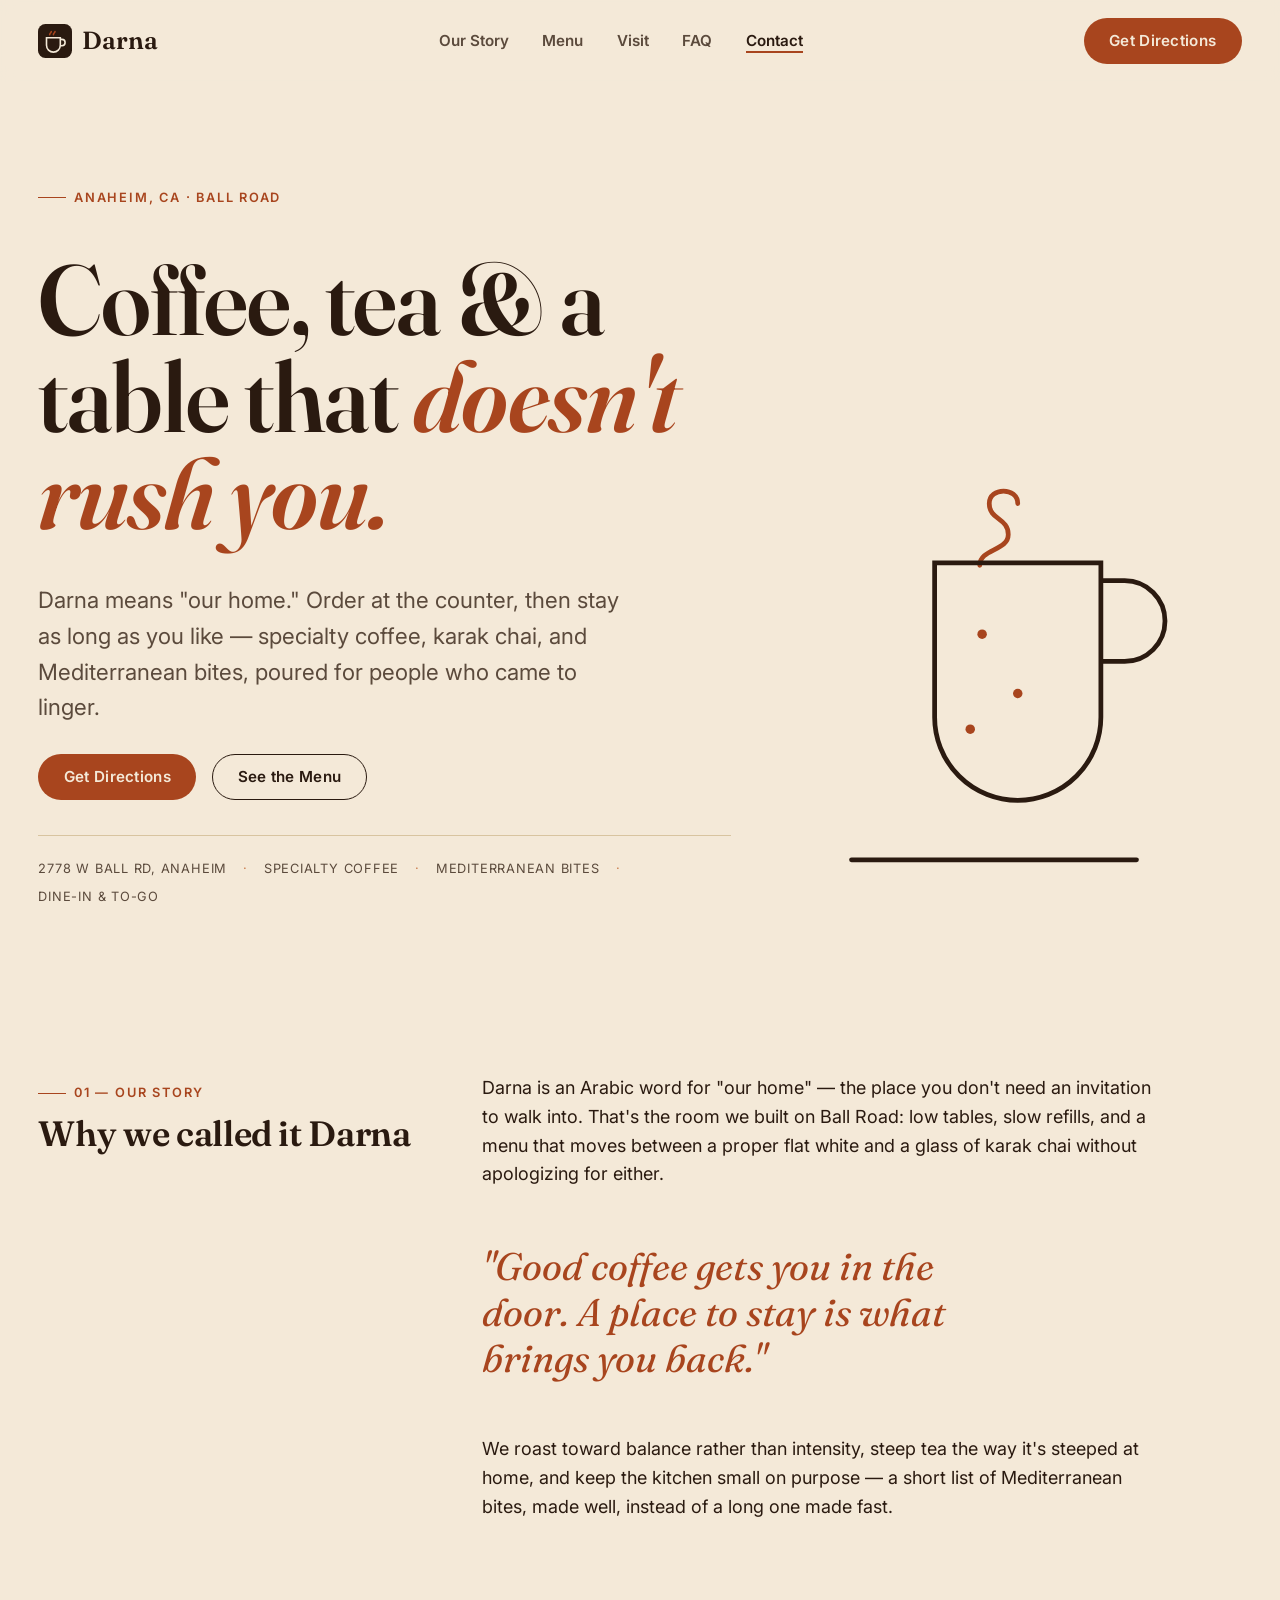
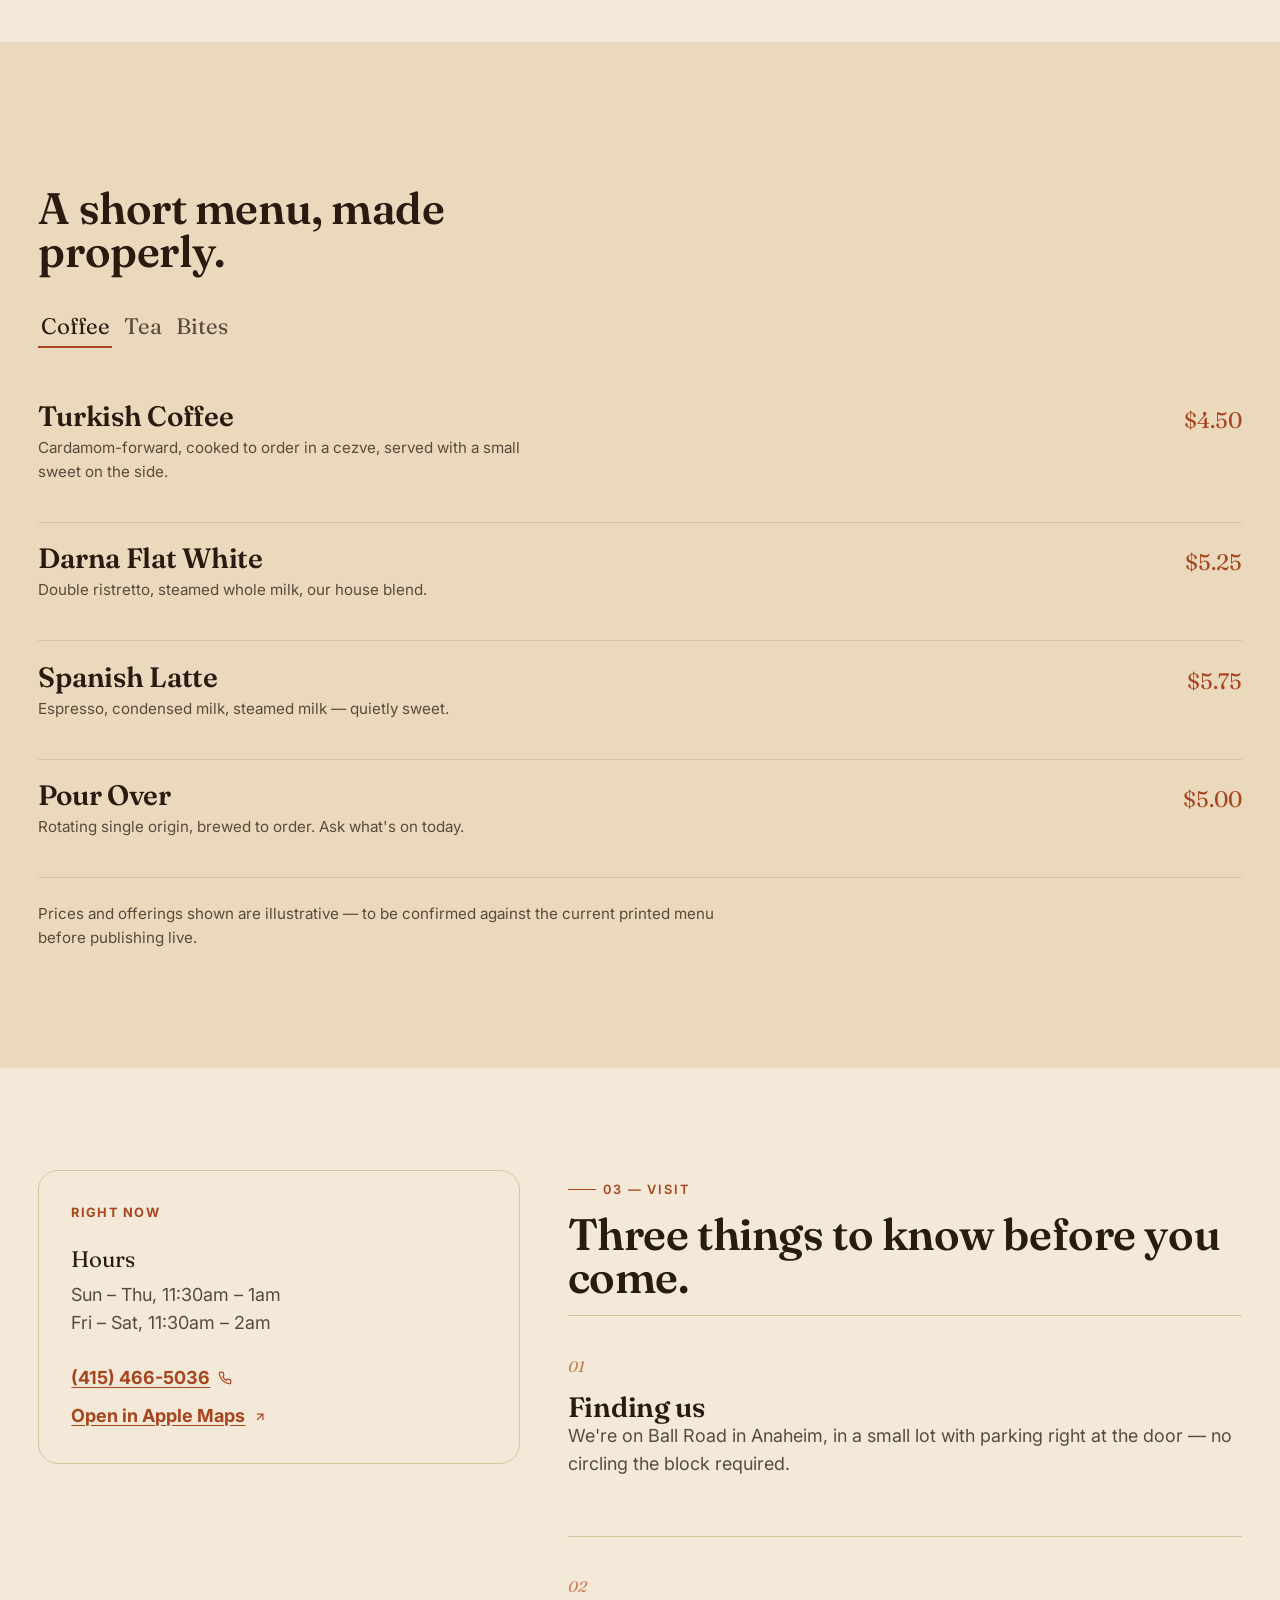
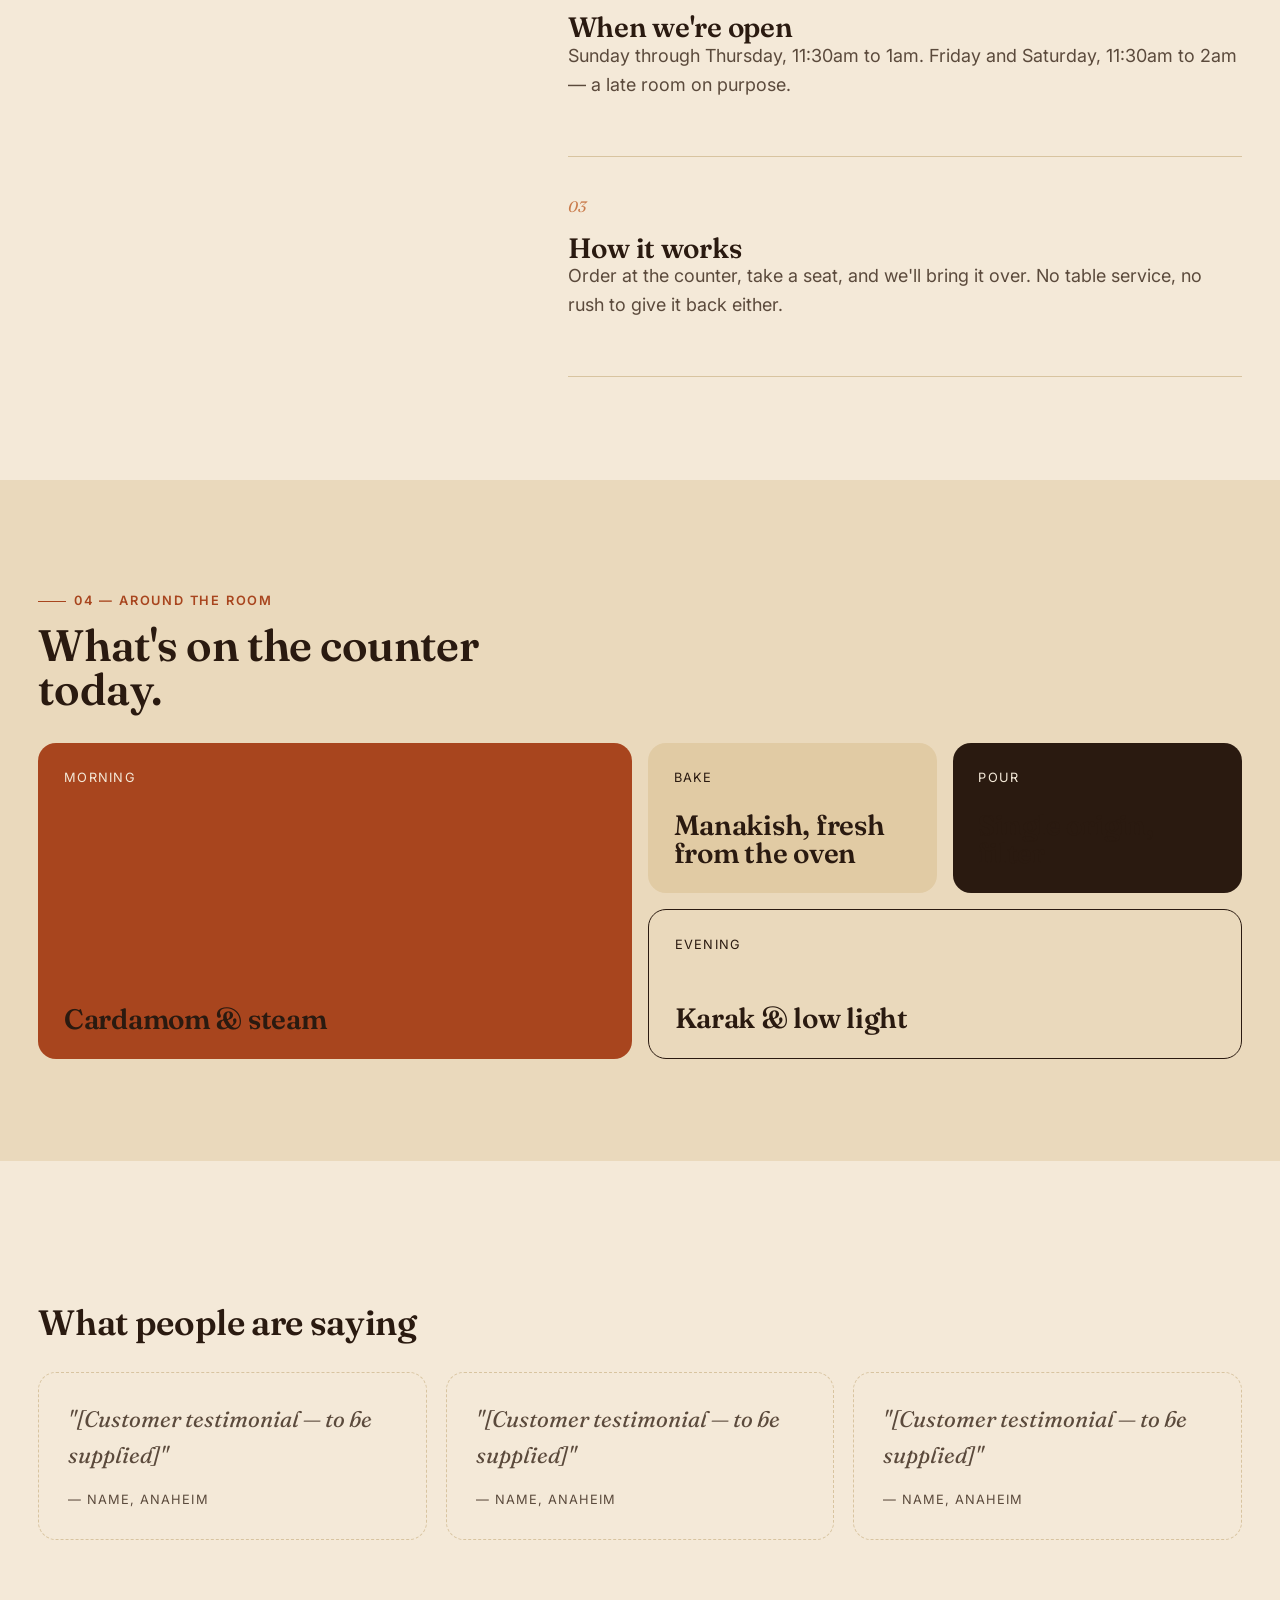
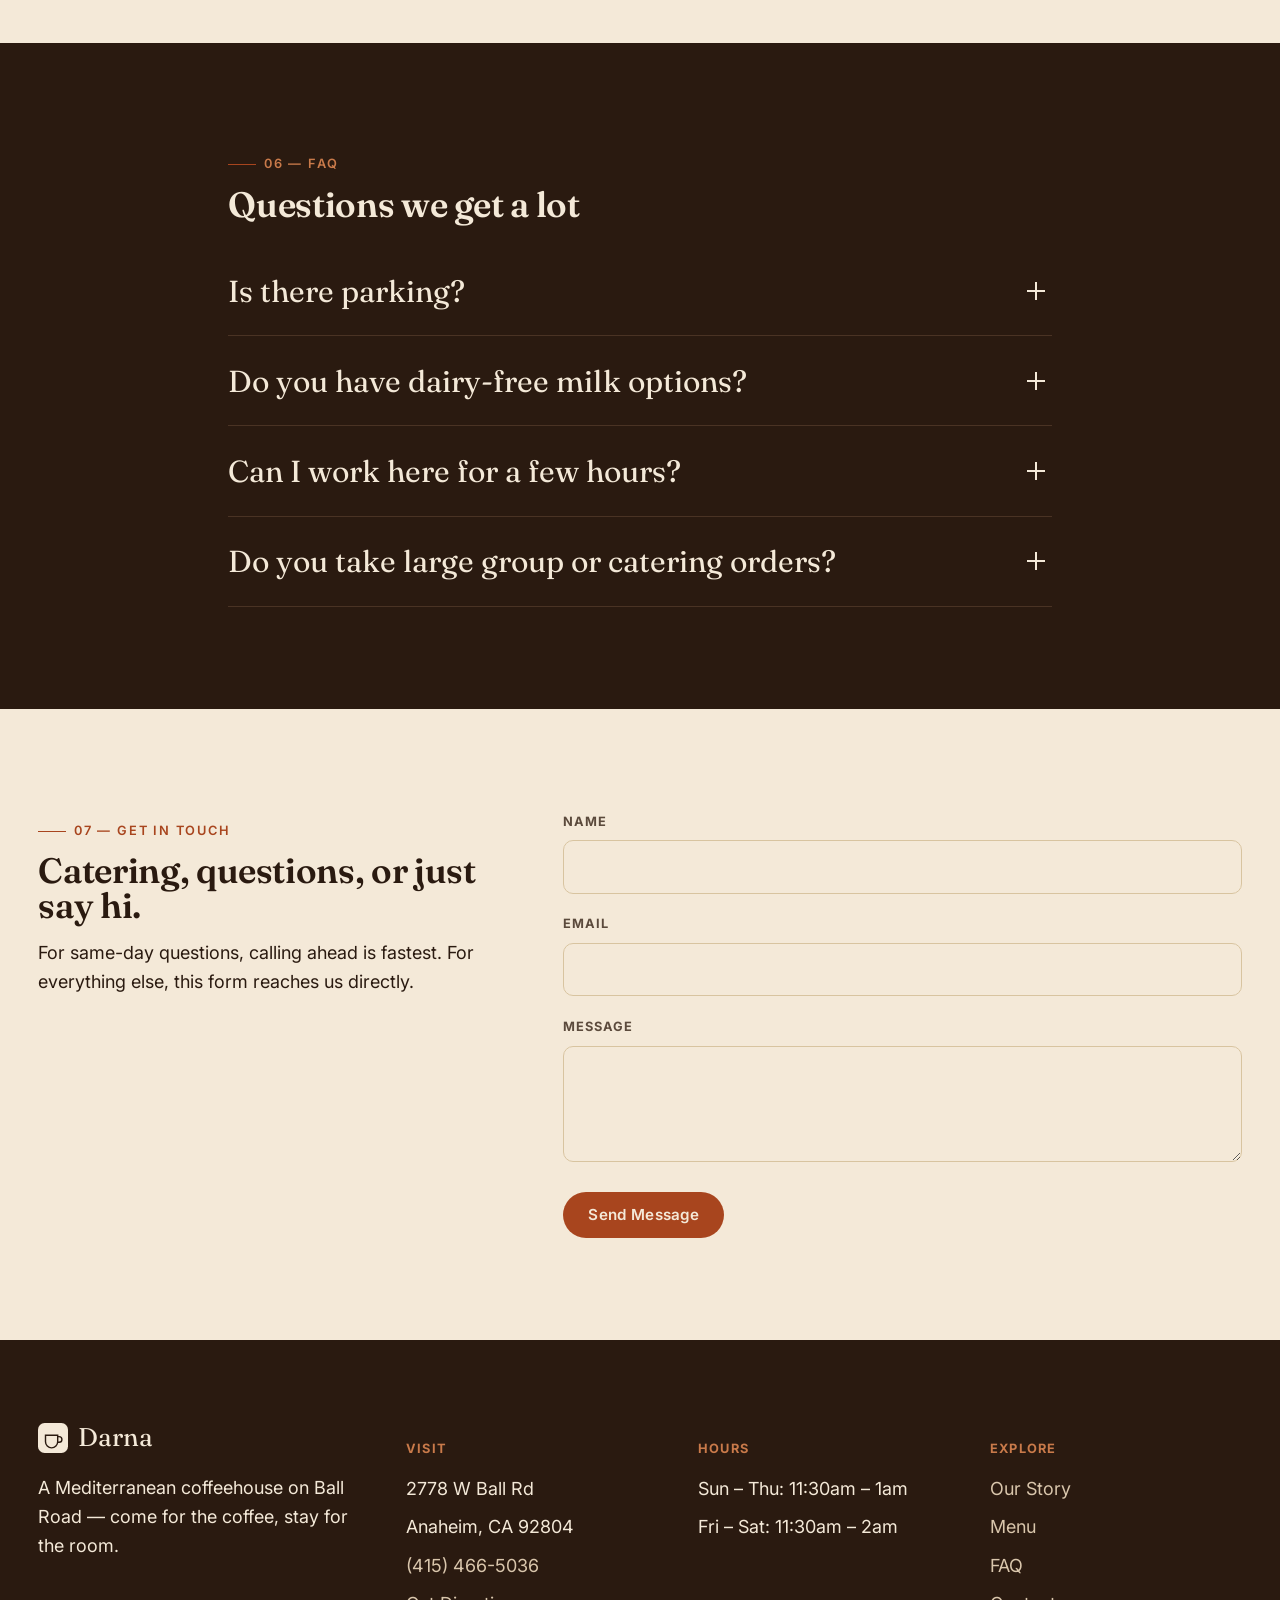
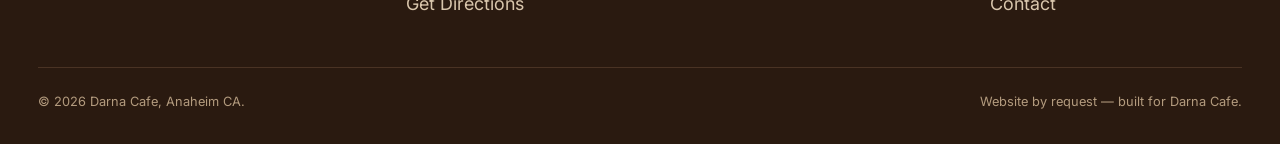
==== commit 94cade48: "Add confirmed hours and phone number Real hours (Sun-Thu 11:30am-1am, Fri-Sat 11:30am-2am) and phone" ====
--- a/darna-cafe-website/index.html
+++ b/darna-cafe-website/index.html
@@ -46,7 +46,22 @@
     "longitude": -117.983625
   },
   "hasMap": "https://maps.apple.com/place?address=2778%20W%20Ball%20Rd,%20Anaheim,%20CA%20%2092804,%20United%20States&coordinate=33.817098,-117.983625&name=Darna%20Cafe&place-id=IC374BE2C958E163&map=explore",
-  "url": "https://darnacafe.example.com/"
+  "telephone": "+1-415-466-5036",
+  "url": "https://darnacafe.example.com/",
+  "openingHoursSpecification": [
+    {
+      "@type": "OpeningHoursSpecification",
+      "dayOfWeek": ["Sunday", "Monday", "Tuesday", "Wednesday", "Thursday"],
+      "opens": "11:30",
+      "closes": "01:00"
+    },
+    {
+      "@type": "OpeningHoursSpecification",
+      "dayOfWeek": ["Friday", "Saturday"],
+      "opens": "11:30",
+      "closes": "02:00"
+    }
+  ]
 }
 </script>
 </head>
@@ -220,7 +235,7 @@
           <div data-panel="hours" hidden>
             <dl>
               <dt>Hours</dt>
-              <dd>[Hours to be confirmed — see live hours on the map link below.]</dd>
+              <dd>Sun – Thu, 11:30am – 1am<br>Fri – Sat, 11:30am – 2am</dd>
             </dl>
           </div>
           <div data-panel="order" hidden>
@@ -231,10 +246,16 @@
               <dd>Call ahead or order at the counter.</dd>
             </dl>
           </div>
-          <a class="map-link" href="https://maps.apple.com/place?address=2778%20W%20Ball%20Rd,%20Anaheim,%20CA%20%2092804,%20United%20States&amp;coordinate=33.817098,-117.983625&amp;name=Darna%20Cafe&amp;place-id=IC374BE2C958E163&amp;map=explore">
-            Open in Apple Maps
-            <svg width="14" height="14" viewBox="0 0 24 24" fill="none" stroke="currentColor" stroke-width="2"><path d="M7 17L17 7M7 7h10v10"/></svg>
-          </a>
+          <div style="display:flex; flex-direction:column; align-items:flex-start; gap:0.6rem; margin-top:1.6rem;">
+            <a class="map-link" style="margin-top:0;" href="tel:+14154665036">
+              (415) 466-5036
+              <svg width="14" height="14" viewBox="0 0 24 24" fill="none" stroke="currentColor" stroke-width="2"><path d="M22 16.92v3a2 2 0 0 1-2.18 2 19.79 19.79 0 0 1-8.63-3.07 19.5 19.5 0 0 1-6-6 19.79 19.79 0 0 1-3.07-8.67A2 2 0 0 1 4.11 2h3a2 2 0 0 1 2 1.72c.127.96.362 1.903.7 2.81a2 2 0 0 1-.45 2.11L8.09 9.91a16 16 0 0 0 6 6l1.27-1.27a2 2 0 0 1 2.11-.45c.907.338 1.85.573 2.81.7A2 2 0 0 1 22 16.92z"/></svg>
+            </a>
+            <a class="map-link" style="margin-top:0;" href="https://maps.apple.com/place?address=2778%20W%20Ball%20Rd,%20Anaheim,%20CA%20%2092804,%20United%20States&amp;coordinate=33.817098,-117.983625&amp;name=Darna%20Cafe&amp;place-id=IC374BE2C958E163&amp;map=explore">
+              Open in Apple Maps
+              <svg width="14" height="14" viewBox="0 0 24 24" fill="none" stroke="currentColor" stroke-width="2"><path d="M7 17L17 7M7 7h10v10"/></svg>
+            </a>
+          </div>
         </div>
       </div>
 
@@ -250,7 +271,7 @@
         <div class="visit-step reveal" data-step="hours">
           <p class="num">02</p>
           <h3>When we're open</h3>
-          <p>Hours shift with the season, so check the live listing on Apple Maps before a special trip — it's kept current.</p>
+          <p>Sunday through Thursday, 11:30am to 1am. Friday and Saturday, 11:30am to 2am — a late room on purpose.</p>
         </div>
         <div class="visit-step reveal" data-step="order">
           <p class="num">03</p>
@@ -364,7 +385,15 @@
         <ul>
           <li>2778 W Ball Rd</li>
           <li>Anaheim, CA 92804</li>
+          <li><a href="tel:+14154665036">(415) 466-5036</a></li>
           <li><a href="https://maps.apple.com/place?address=2778%20W%20Ball%20Rd,%20Anaheim,%20CA%20%2092804,%20United%20States&amp;coordinate=33.817098,-117.983625&amp;name=Darna%20Cafe&amp;place-id=IC374BE2C958E163&amp;map=explore">Get Directions</a></li>
+        </ul>
+      </div>
+      <div class="footer-col">
+        <h5>Hours</h5>
+        <ul>
+          <li>Sun – Thu: 11:30am – 1am</li>
+          <li>Fri – Sat: 11:30am – 2am</li>
         </ul>
       </div>
       <div class="footer-col">
--- a/darna-cafe-website/css/style.css
+++ b/darna-cafe-website/css/style.css
@@ -584,7 +584,7 @@
   grid-template-columns: 1fr;
   gap: 2.5rem;
 }
-@media (min-width: 800px) { .footer-grid { grid-template-columns: 1.3fr 1fr 1fr; } }
+@media (min-width: 800px) { .footer-grid { grid-template-columns: 1.3fr 1fr 1fr 1fr; } }
 .footer-logo { display: flex; align-items: center; gap: 0.6rem; font-family: 'Fraunces', serif; font-size: 1.6rem; }
 .footer-logo svg { width: 30px; height: 30px; }
 .footer-col h5 { font-size: var(--fs-000); text-transform: uppercase; letter-spacing: 0.1em; color: var(--accent-soft); margin-bottom: 1rem; }
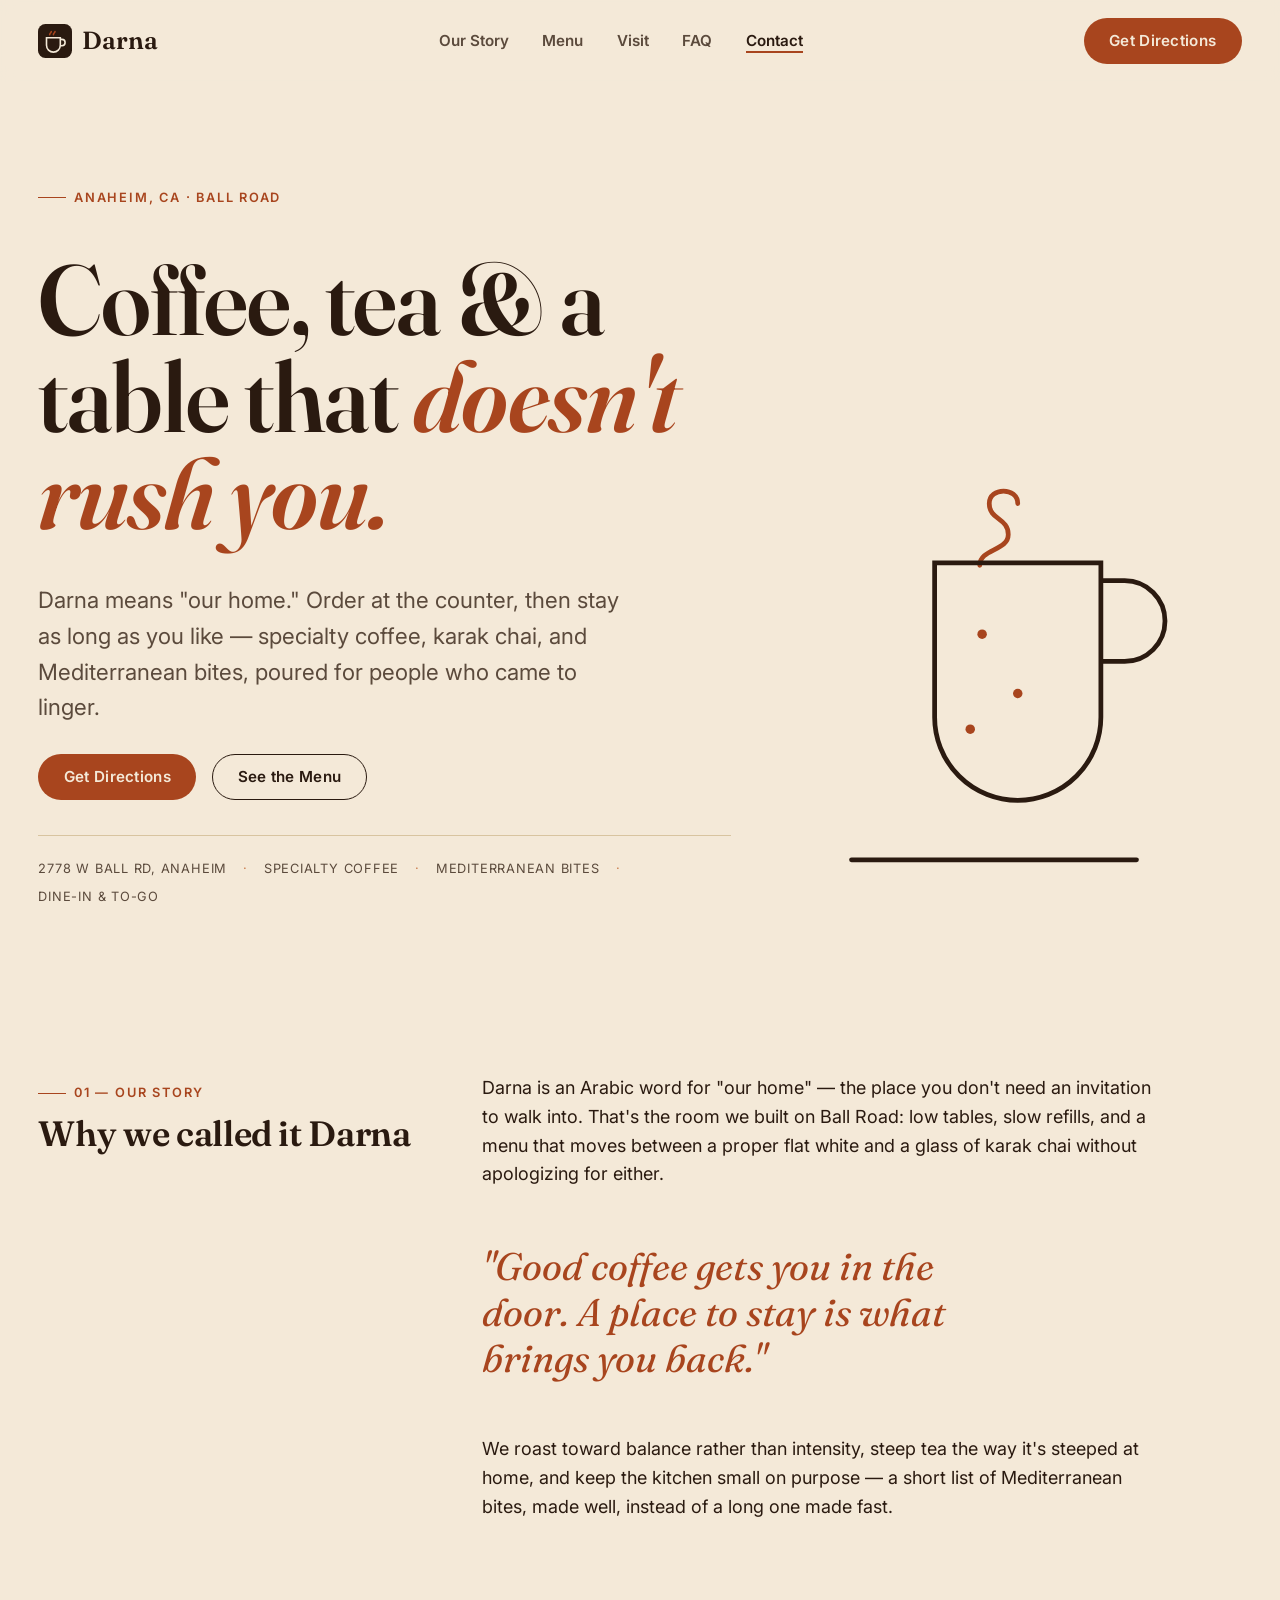
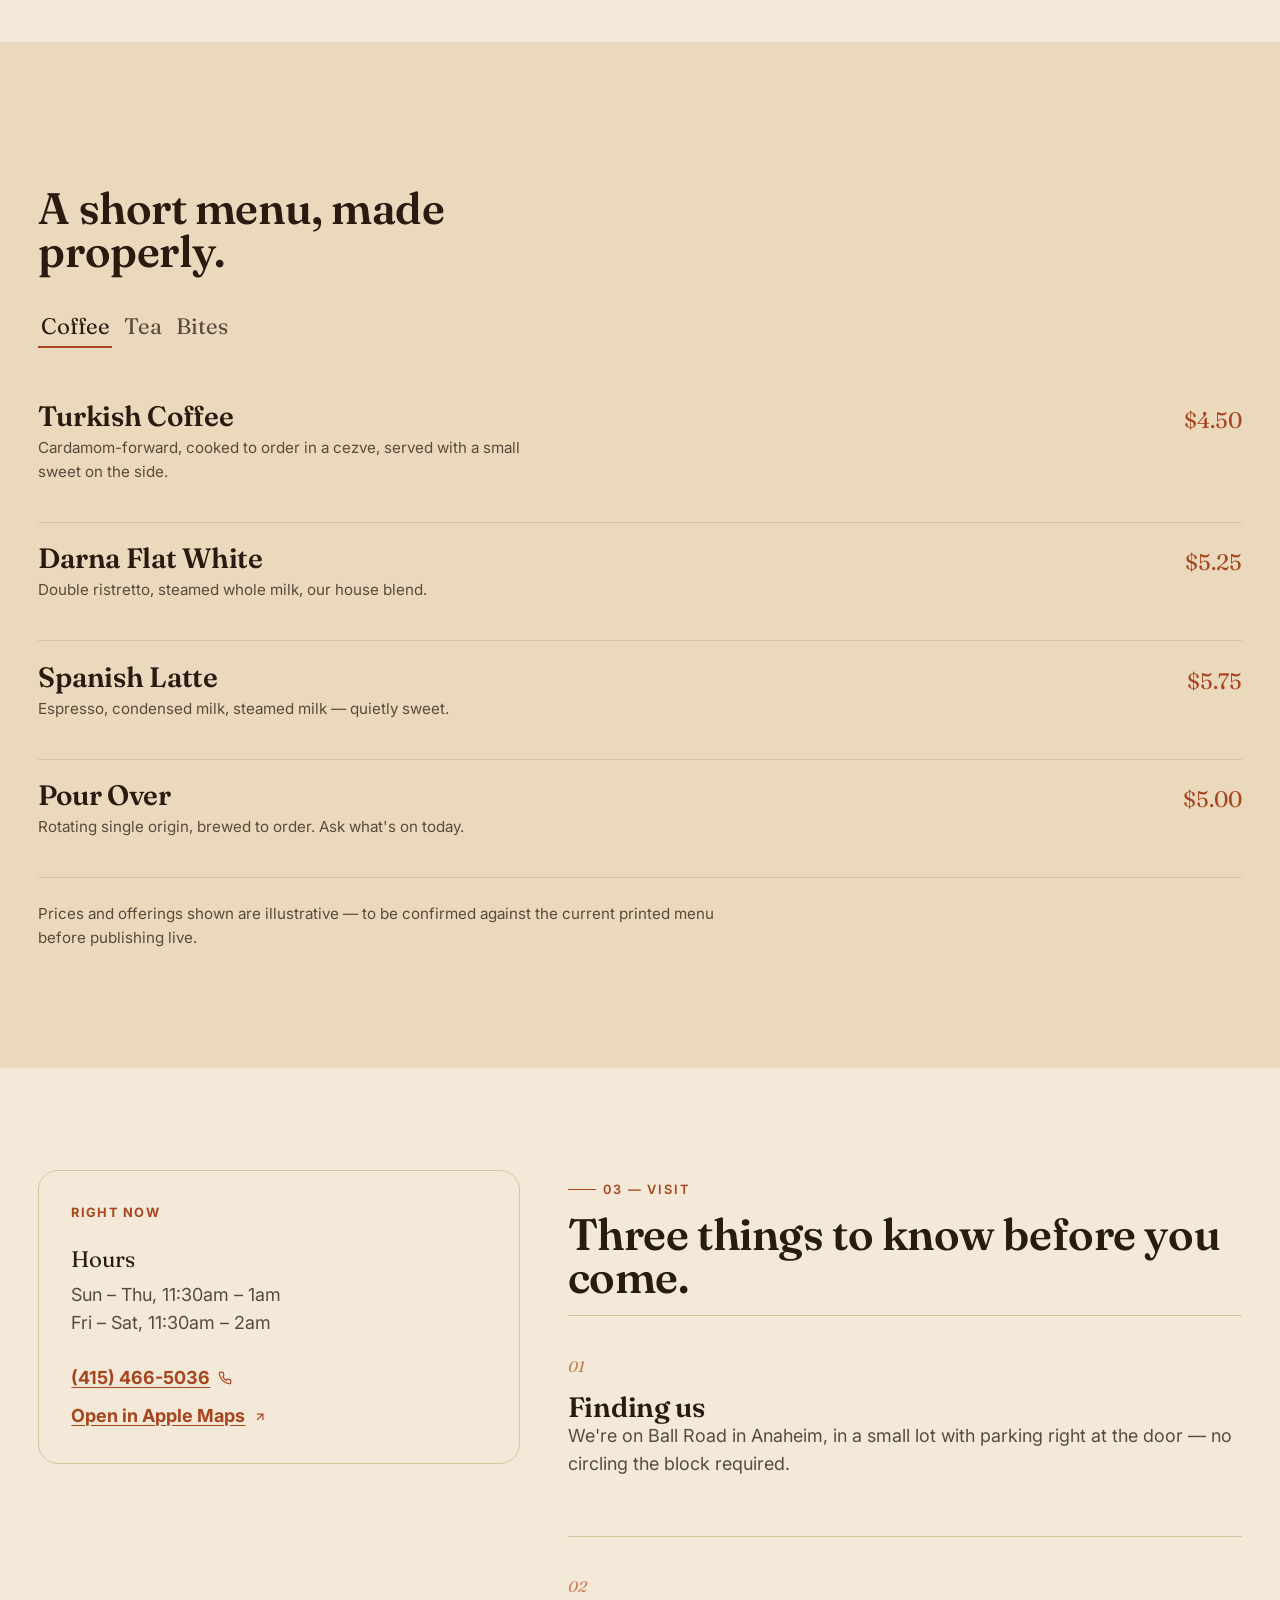
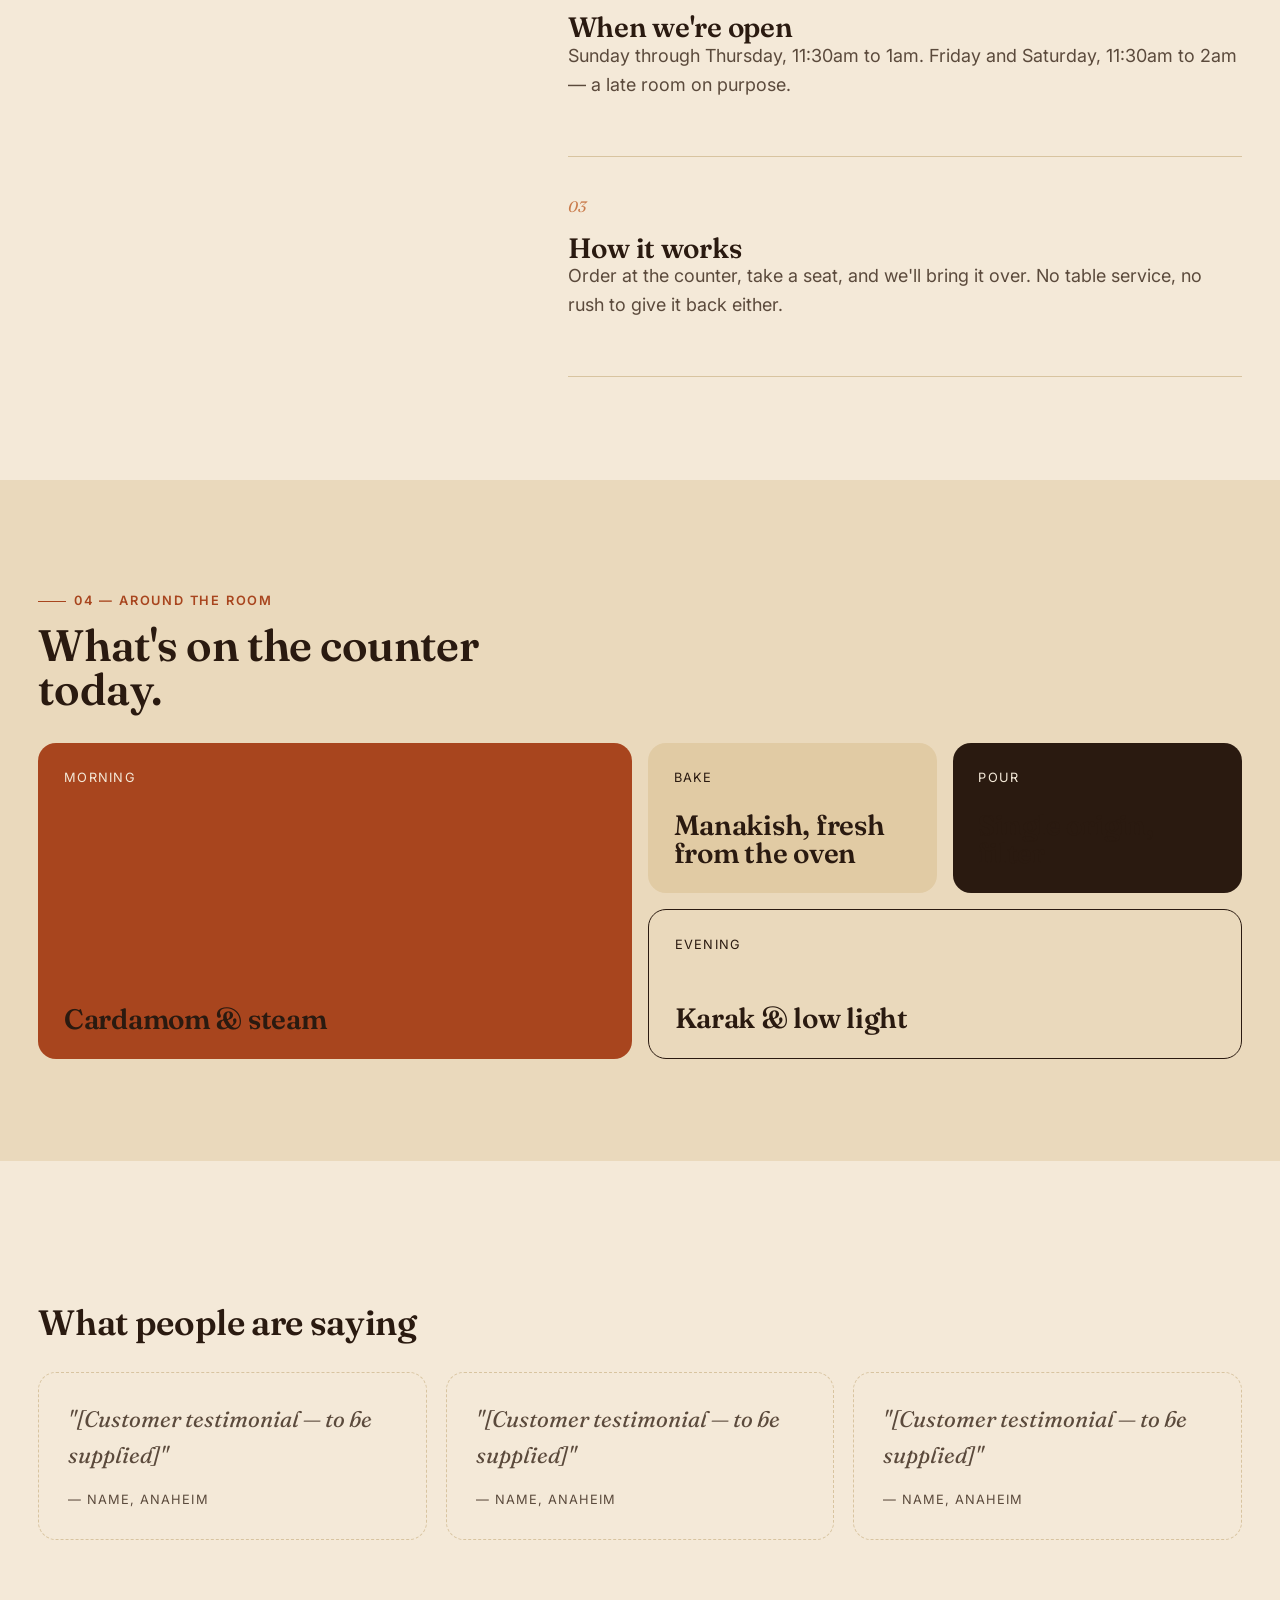
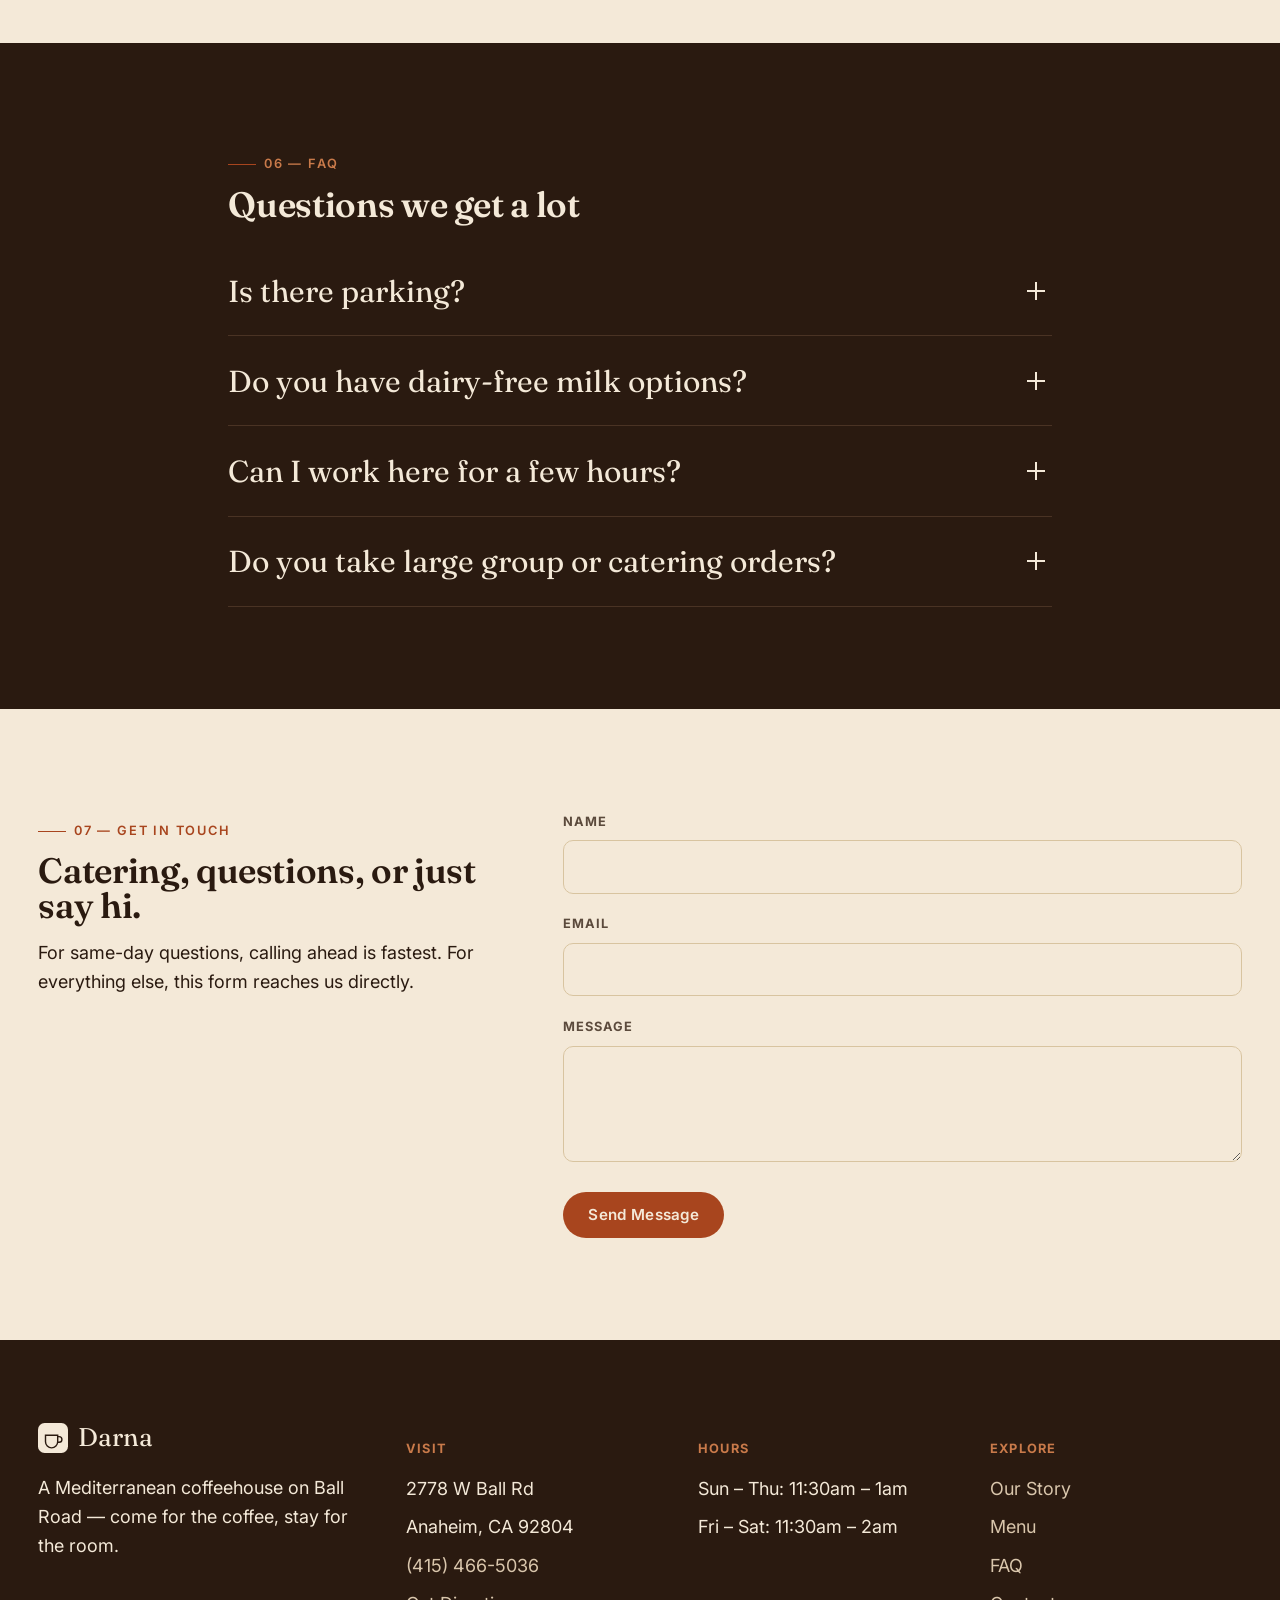
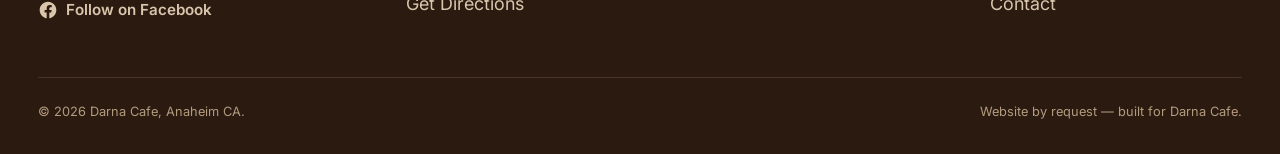
==== commit d1ca761d: "Add Facebook link to footer and structured data Co-Authored-By: Claude Sonnet 5 <noreply@anthropic.c" ====
--- a/darna-cafe-website/index.html
+++ b/darna-cafe-website/index.html
@@ -48,6 +48,7 @@
   "hasMap": "https://maps.apple.com/place?address=2778%20W%20Ball%20Rd,%20Anaheim,%20CA%20%2092804,%20United%20States&coordinate=33.817098,-117.983625&name=Darna%20Cafe&place-id=IC374BE2C958E163&map=explore",
   "telephone": "+1-415-466-5036",
   "url": "https://darnacafe.example.com/",
+  "sameAs": ["https://www.facebook.com/profile.php?id=61580670277052"],
   "openingHoursSpecification": [
     {
       "@type": "OpeningHoursSpecification",
@@ -379,6 +380,10 @@
           Darna
         </div>
         <p style="margin-top:1rem; max-width:32ch;">A Mediterranean coffeehouse on Ball Road — come for the coffee, stay for the room.</p>
+        <a href="https://www.facebook.com/profile.php?id=61580670277052" style="display:inline-flex; align-items:center; gap:0.5em; margin-top:1.2rem; color:#D9C6AC; text-decoration:none; font-weight:600; font-size:var(--fs-00);" target="_blank" rel="noopener">
+          <svg width="20" height="20" viewBox="0 0 24 24" fill="currentColor" aria-hidden="true"><path d="M22 12.06C22 6.5 17.52 2 12 2S2 6.5 2 12.06c0 5 3.66 9.15 8.44 9.94v-7.03H7.9v-2.9h2.54V9.86c0-2.5 1.49-3.89 3.77-3.89 1.09 0 2.24.2 2.24.2v2.46h-1.26c-1.24 0-1.63.77-1.63 1.56v1.87h2.78l-.44 2.9h-2.34V22c4.78-.79 8.44-4.94 8.44-9.94z"/></svg>
+          Follow on Facebook
+        </a>
       </div>
       <div class="footer-col">
         <h5>Visit</h5>
